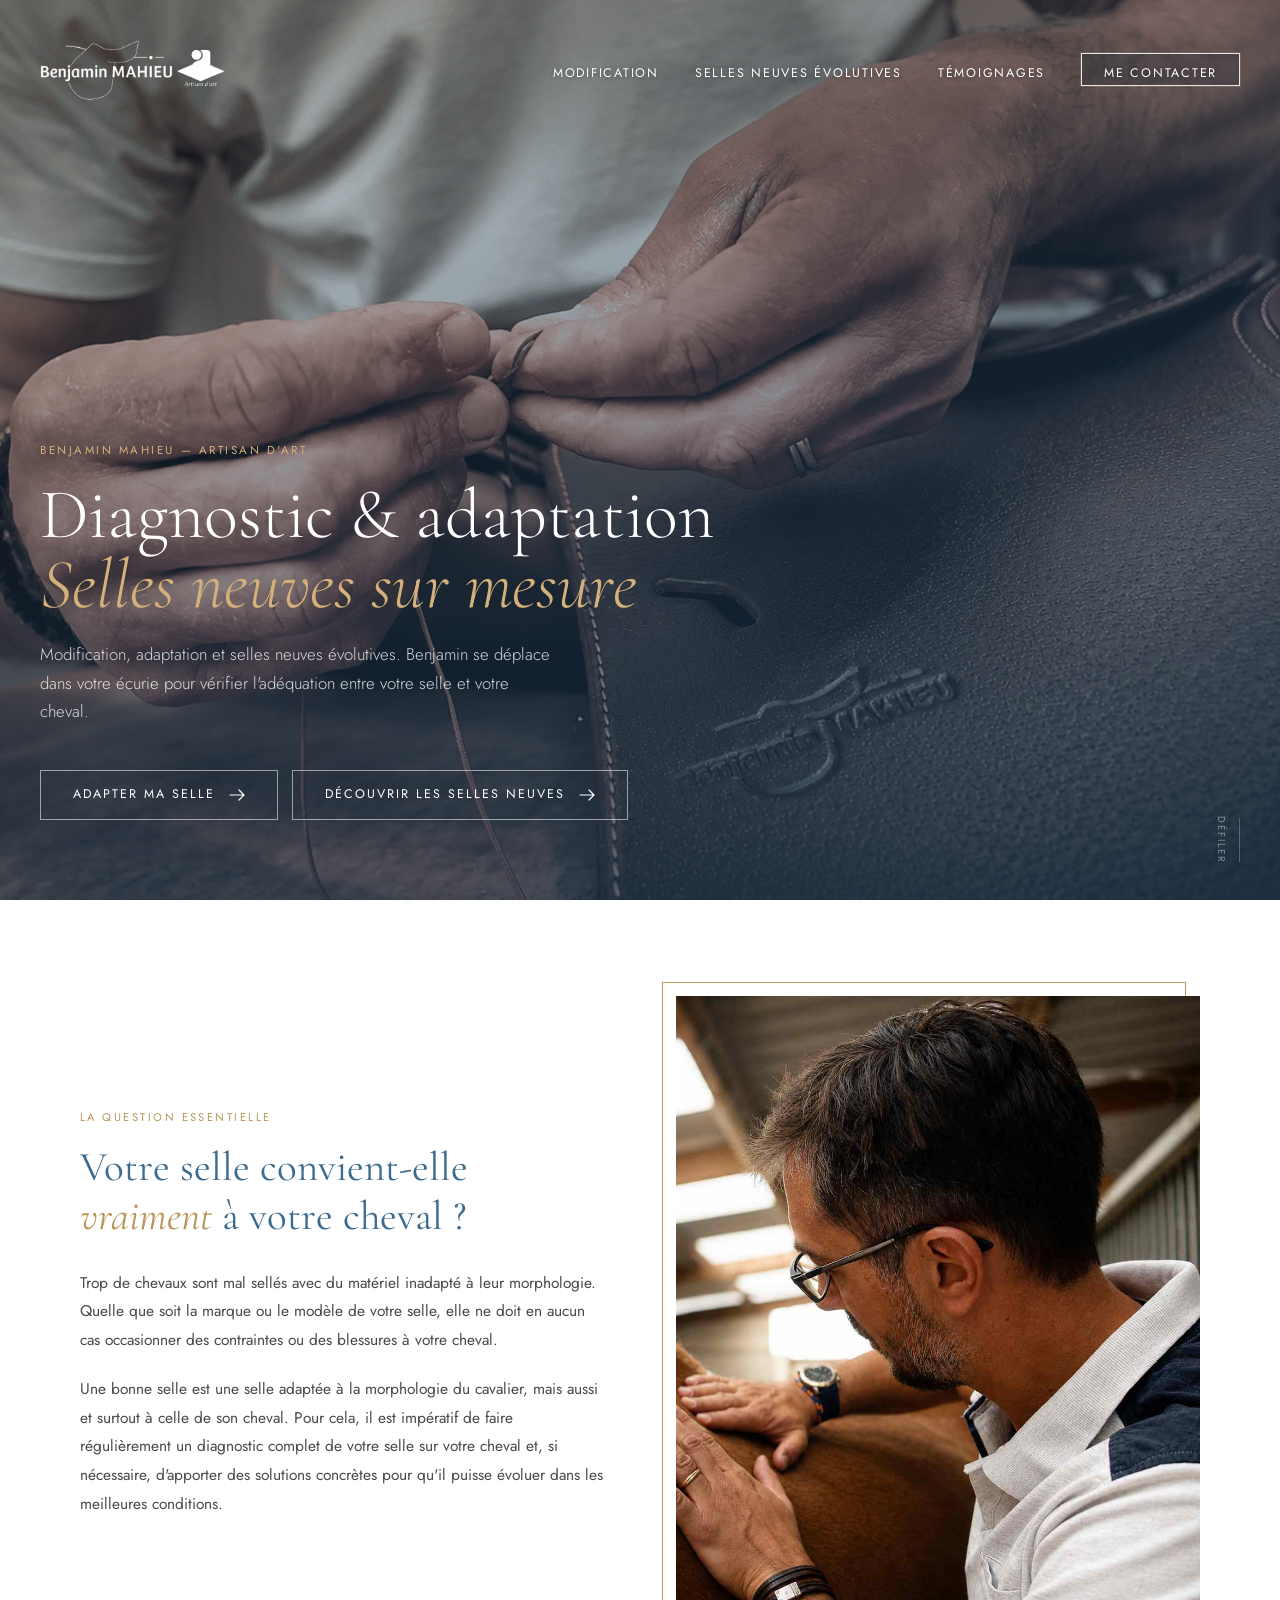
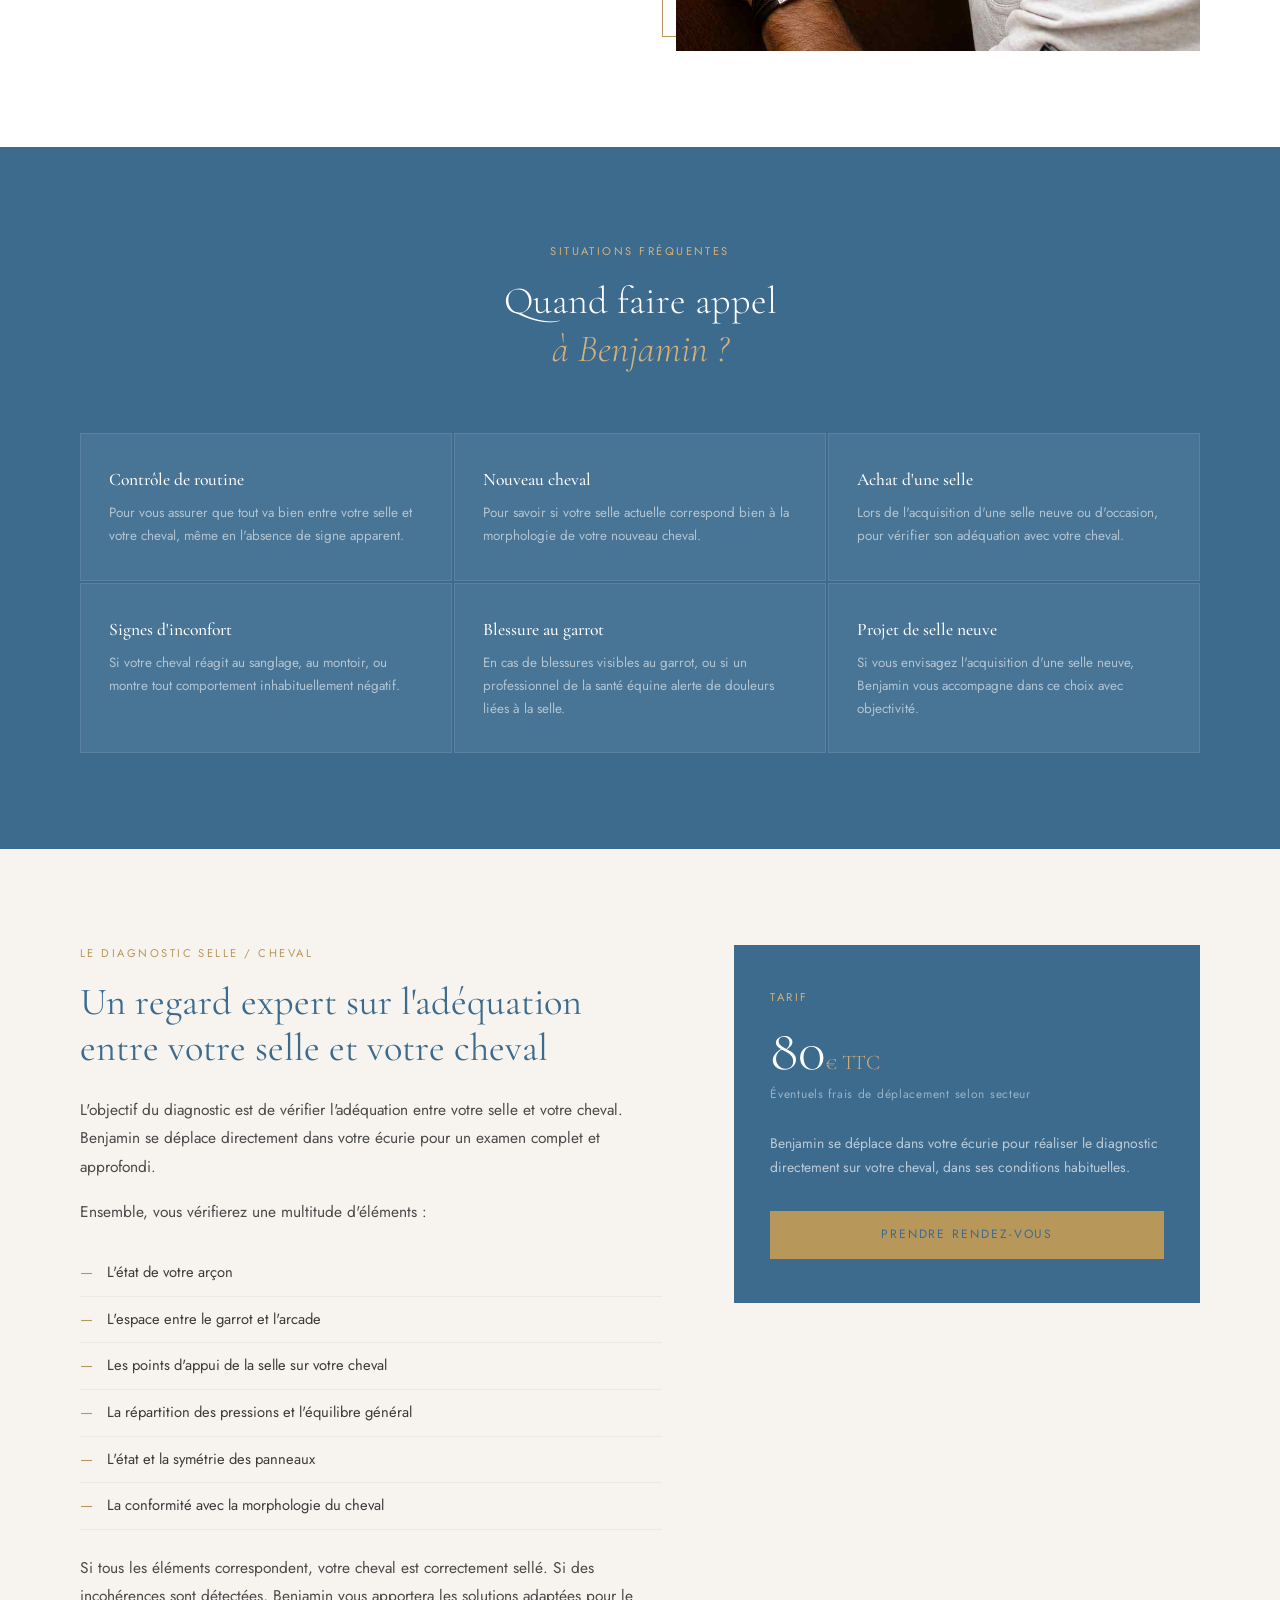
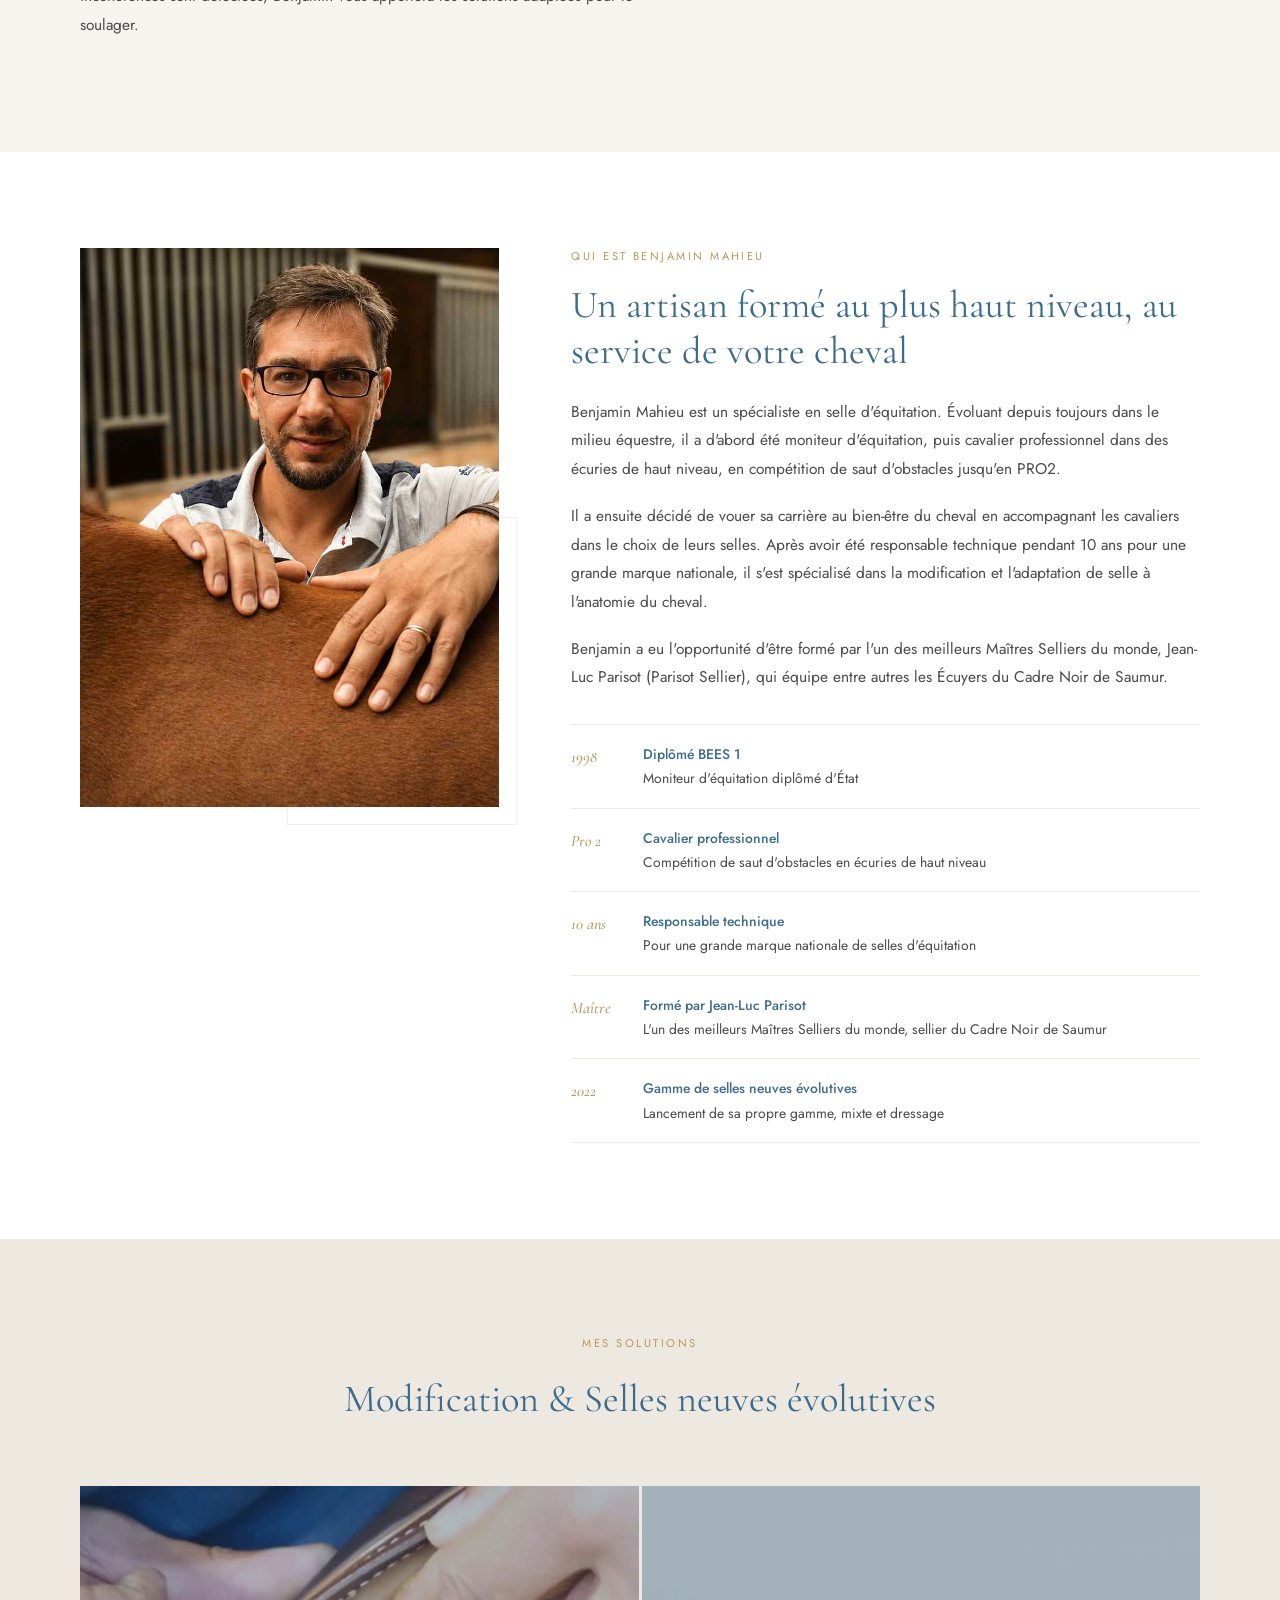
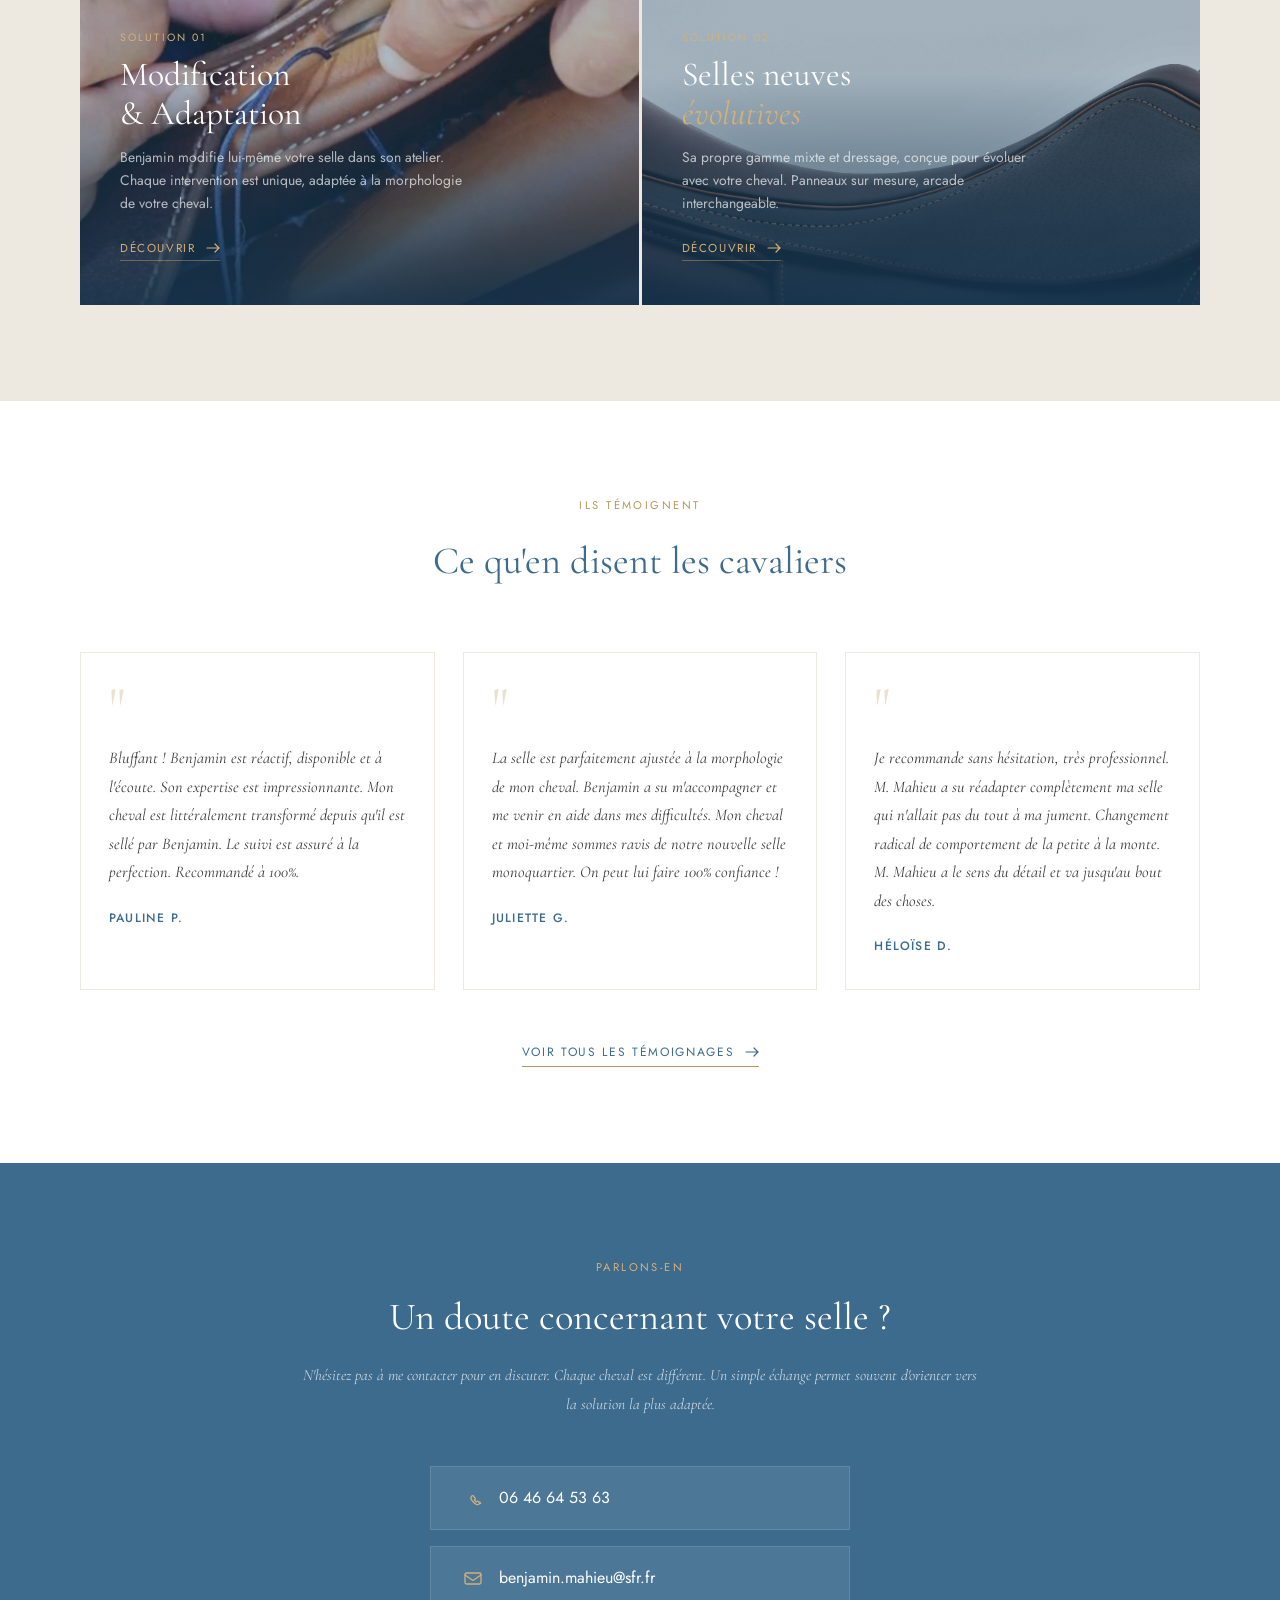
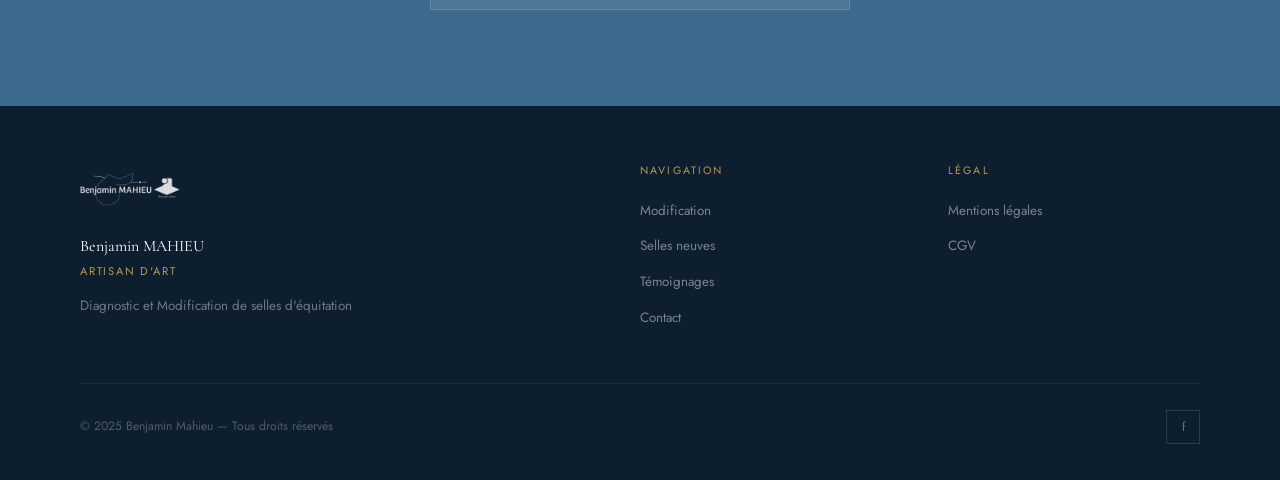
==== MAHIEU/index.html @ dc0bf888 "Apply client content and asset updates" ====
<!DOCTYPE html>
<html lang="fr">
<head>
  <meta charset="UTF-8">
  <meta name="viewport" content="width=device-width, initial-scale=1.0">
  <meta name="description" content="Benjamin Mahieu — Artisan d'art, diagnostic, modification et adaptation de selles d'équitation sur-mesure.">
  <title>Benjamin Mahieu — Artisan d'art, diagnostic & modification de selles</title>
  <link rel="preconnect" href="https://fonts.googleapis.com">
  <link rel="preconnect" href="https://fonts.gstatic.com" crossorigin>
  <link href="https://fonts.googleapis.com/css2?family=Cormorant+Garamond:ital,wght@0,300;0,400;0,500;0,600;1,300;1,400&family=Jost:wght@300;400;500&display=swap" rel="stylesheet">
  <style>
    :root {
      --bleu:        #3d6b8e;
      --bleu-nav:    rgba(52, 91, 120, 0.97);
      --bleu-fonce:  #2a5070;
      --bleu-section:#3d6b8e;
      --bleu-pale:   #e8f0f6;
      --ivoire:      #f7f4ef;
      --ivoire-fonce:#ede9e1;
      --or:          #b8975a;
      --or-clair:    #d4b07a;
      --gris:        #8a8a8a;
      --texte:       #1a1a1a;
      --blanc:       #ffffff;
      --footer-bg:   #0d1e2e;
      --serif:       'Cormorant Garamond', Georgia, serif;
      --sans:        'Jost', sans-serif;
      --shadow:      0 4px 32px rgba(30,58,95,0.10);
      --transition:  0.4s cubic-bezier(0.25, 0.46, 0.45, 0.94);
    }
    *, *::before, *::after { box-sizing: border-box; margin: 0; padding: 0; }
    html { scroll-behavior: smooth; }
    body { font-family: var(--sans); color: var(--texte); background: var(--ivoire); line-height: 1.6; -webkit-font-smoothing: antialiased; }
    img { display: block; max-width: 100%; }
    a { color: inherit; text-decoration: none; }
    .container { max-width: 1200px; margin: 0 auto; padding: 0 40px; }
    .container--narrow { max-width: 860px; margin: 0 auto; padding: 0 40px; }
    .eyebrow { display: block; font-size: 0.7rem; letter-spacing: 0.22em; text-transform: uppercase; color: var(--or); margin-bottom: 16px; font-family: var(--sans); }

    /* ---- NAV ---- */
    .nav {
      position: fixed; top: 0; left: 0; right: 0; z-index: 100;
      padding: 20px 40px;
      display: flex; align-items: center; justify-content: space-between;
      transition: background var(--transition), padding var(--transition), box-shadow var(--transition);
    }
    .nav.scrolled {
      background: var(--bleu-nav);
      padding: 12px 40px;
      box-shadow: 0 2px 20px rgba(0,0,0,0.15);
      backdrop-filter: blur(8px);
    }
    .nav__logo img {
      height: 104px; width: auto; display: block;
      background: transparent !important; border: 0 !important; box-shadow: none !important;
      mix-blend-mode: normal !important; object-fit: contain;
      transition: filter var(--transition);
      filter: brightness(0) invert(1);
    }
    /* Logo blanc quand nav scrollée sur fond bleu */
    .nav.scrolled .nav__logo img { filter: brightness(0) invert(1); mix-blend-mode: normal !important; }
    .nav__links { display: flex; align-items: center; gap: 36px; list-style: none; }
    .nav__links a {
      font-size: 0.78rem; letter-spacing: 0.14em; text-transform: uppercase;
      color: var(--blanc); font-weight: 400; position: relative; padding-bottom: 3px;
      text-shadow: 0 1px 4px rgba(0,0,0,0.4);
    }
    .nav__links a::after { content: ''; position: absolute; bottom: 0; left: 0; width: 0; height: 1px; background: var(--or-clair); transition: width var(--transition); }
    .nav__links a:hover::after { width: 100%; }
    .nav__cta { border: 1px solid rgba(255,255,255,0.88) !important; padding: 10px 22px; background: rgba(13,30,46,0.24); box-shadow: 0 0 0 1px rgba(212,176,122,0.18); transition: background var(--transition), border-color var(--transition) !important; }
    .nav__cta:hover { background: rgba(13,30,46,0.34) !important; border-color: var(--or-clair) !important; }
    .nav__cta::after { display: none !important; }
    .nav__burger { display: none; flex-direction: column; gap: 5px; cursor: pointer; background: none; border: none; padding: 4px; }
    .nav__burger span { display: block; width: 26px; height: 1.5px; background: var(--blanc); transition: transform var(--transition), opacity var(--transition); }
    .nav__burger.open span:nth-child(1) { transform: translateY(6.5px) rotate(45deg); }
    .nav__burger.open span:nth-child(2) { opacity: 0; }
    .nav__burger.open span:nth-child(3) { transform: translateY(-6.5px) rotate(-45deg); }
    .nav__mobile { display: none; position: fixed; inset: 0; background: var(--bleu-fonce); z-index: 99; flex-direction: column; align-items: center; justify-content: center; gap: 40px; }
    .nav__mobile.open { display: flex; }
    .nav__mobile a { font-family: var(--serif); font-size: 2.2rem; font-weight: 300; color: var(--blanc); }
    .nav__mobile a:hover { color: var(--or-clair); }

    /* ---- HERO ---- */
    .hero { position: relative; height: 100vh; min-height: 640px; display: flex; align-items: flex-end; overflow: hidden; }
    .hero__image { position: absolute; inset: 0; background: var(--bleu) url('images/hero-couture.webp') center center / cover no-repeat; }
    .hero__image::after { content: ''; position: absolute; inset: 0; background: linear-gradient(160deg, rgba(30,60,90,0.15) 0%, rgba(30,60,90,0.5) 55%, rgba(20,45,70,0.78) 100%); }
    .hero__content { position: relative; z-index: 2; padding: 0 40px 80px; max-width: 800px; animation: fadeUp 1.1s cubic-bezier(0.25,0.46,0.45,0.94) both; animation-delay: 0.2s; }
    .hero__label { display: inline-block; font-size: 0.72rem; letter-spacing: 0.22em; text-transform: uppercase; color: var(--or-clair); margin-bottom: 20px; }
    .hero__titre { font-family: var(--serif); font-size: clamp(2.8rem, 5.5vw, 5rem); font-weight: 300; color: var(--blanc); line-height: 1.0; margin-bottom: 20px; }
    .hero__titre em { font-style: italic; color: var(--or-clair); }
    .hero__sous-titre { font-size: 1.05rem; color: rgba(255,255,255,0.82); font-weight: 300; max-width: 520px; line-height: 1.7; margin-bottom: 44px; }
    .hero__actions { display: flex; flex-wrap: wrap; gap: 14px; }
    .hero__btn { display: inline-flex; align-items: center; gap: 14px; font-size: 0.78rem; letter-spacing: 0.16em; text-transform: uppercase; color: var(--blanc); border: 1px solid rgba(255,255,255,0.55); padding: 14px 32px; transition: border-color var(--transition), background var(--transition); }
    .hero__btn:hover { border-color: var(--or-clair); background: rgba(184,151,90,0.15); }
    .hero__scroll { position: absolute; bottom: 36px; right: 40px; z-index: 2; display: flex; flex-direction: column; align-items: center; gap: 10px; color: rgba(255,255,255,0.45); font-size: 0.62rem; letter-spacing: 0.2em; text-transform: uppercase; writing-mode: vertical-rl; }
    .hero__scroll::before { content: ''; width: 1px; height: 44px; background: rgba(255,255,255,0.25); }

    /* ---- PROBLEMATIQUE ---- */
    .problematique { background: var(--blanc); padding: 96px 0; }
    .problematique__inner { display: grid; grid-template-columns: 1fr 1fr; gap: 72px; align-items: center; }
    .problematique__texte h2 { font-family: var(--serif); font-size: clamp(1.9rem, 3.2vw, 2.7rem); font-weight: 400; line-height: 1.2; color: var(--bleu); margin-bottom: 28px; }
    .problematique__texte h2 em { font-style: italic; color: var(--or); }
    .problematique__texte p { color: #4a4a4a; line-height: 1.85; font-size: 0.97rem; margin-bottom: 20px; }
    .problematique__image { position: relative; }
    .problematique__image img { width: 100%; aspect-ratio: 4/5; object-fit: cover; position: relative; z-index: 1; }
    .problematique__image::before { content: ''; position: absolute; top: -14px; left: -14px; right: 14px; bottom: 14px; border: 1px solid var(--or); z-index: 0; }

    /* ---- SITUATIONS ---- */
    .situations { background: var(--bleu-section); padding: 96px 0; }
    .situations__header { text-align: center; margin-bottom: 60px; }
    .situations__header .eyebrow { color: var(--or-clair); }
    .situations__header h2 { font-family: var(--serif); font-size: clamp(1.8rem, 3vw, 2.5rem); font-weight: 300; color: var(--blanc); line-height: 1.25; }
    .situations__header h2 em { font-style: italic; color: var(--or-clair); }
    .situations__grille { display: grid; grid-template-columns: repeat(3, 1fr); gap: 2px; }
    .situation-carte { background: rgba(255,255,255,0.06); border: 1px solid rgba(255,255,255,0.1); padding: 32px 28px; transition: background var(--transition); position: relative; overflow: hidden; }
    .situation-carte::after { content: ''; position: absolute; bottom: 0; left: 0; width: 0; height: 2px; background: var(--or-clair); transition: width var(--transition); }
    .situation-carte:hover { background: rgba(255,255,255,0.10); }
    .situation-carte:hover::after { width: 100%; }
    .situation-carte__titre { font-family: var(--serif); font-size: 1.1rem; font-weight: 500; color: var(--blanc); margin-bottom: 8px; }
    .situation-carte__desc { font-size: 0.84rem; color: rgba(255,255,255,0.58); line-height: 1.7; }

    /* ---- DIAGNOSTIC ---- */
    .diagnostic { background: var(--ivoire); padding: 96px 0; }
    .diagnostic__inner { display: grid; grid-template-columns: 5fr 4fr; gap: 72px; align-items: start; }
    .diagnostic__texte h2 { font-family: var(--serif); font-size: clamp(1.8rem, 3vw, 2.5rem); font-weight: 400; color: var(--bleu); line-height: 1.2; margin-bottom: 24px; }
    .diagnostic__texte p { color: #4a4a4a; line-height: 1.85; font-size: 0.97rem; margin-bottom: 16px; }
    .diagnostic__liste { list-style: none; margin: 24px 0; }
    .diagnostic__liste li { display: flex; align-items: flex-start; gap: 14px; padding: 11px 0; border-bottom: 1px solid var(--ivoire-fonce); font-size: 0.92rem; color: #3a3a3a; }
    .diagnostic__liste li::before { content: '—'; color: var(--or); flex-shrink: 0; }
    .diagnostic__tarif { background: var(--bleu-section); padding: 44px 36px; position: sticky; top: 100px; }
    .diagnostic__tarif .eyebrow { color: var(--or-clair); }
    .diagnostic__tarif__montant { font-family: var(--serif); font-size: 3.6rem; font-weight: 300; color: var(--blanc); line-height: 1; margin-bottom: 4px; }
    .diagnostic__tarif__montant span { font-size: 1.3rem; color: var(--or-clair); }
    .diagnostic__tarif__label { font-size: 0.75rem; color: rgba(255,255,255,0.48); letter-spacing: 0.06em; margin-bottom: 28px; }
    .diagnostic__tarif p { font-size: 0.87rem; color: rgba(255,255,255,0.65); line-height: 1.7; margin-bottom: 32px; }
    .btn-rdv { display: block; text-align: center; font-size: 0.75rem; letter-spacing: 0.16em; text-transform: uppercase; color: var(--bleu); background: var(--or); padding: 14px 28px; transition: background var(--transition); }
    .btn-rdv:hover { background: var(--or-clair); }

    /* ---- PORTRAIT ---- */
    .portrait { background: var(--blanc); padding: 96px 0; overflow: hidden; }
    .portrait__inner { display: grid; grid-template-columns: 2fr 3fr; gap: 72px; align-items: start; }
    .portrait__image { position: relative; }
    .portrait__image img { width: 100%; aspect-ratio: 3/4; object-fit: cover; object-position: top center; position: relative; z-index: 1; }
    .portrait__image::after { content: ''; position: absolute; bottom: -18px; right: -18px; width: 55%; height: 55%; border: 1px solid var(--bleu-pale); z-index: 0; }
    .portrait__texte h2 { font-family: var(--serif); font-size: clamp(1.8rem, 3vw, 2.5rem); font-weight: 400; color: var(--bleu); line-height: 1.2; margin-bottom: 24px; }
    .portrait__texte p { color: #4a4a4a; line-height: 1.85; font-size: 0.97rem; margin-bottom: 18px; }
    .portrait__jalons { margin-top: 32px; }
    .jalon { display: flex; gap: 20px; padding: 18px 0; border-bottom: 1px solid var(--ivoire-fonce); }
    .jalon:first-child { border-top: 1px solid var(--ivoire-fonce); }
    .jalon__annee { font-family: var(--serif); font-size: 1rem; font-weight: 500; color: var(--or); min-width: 52px; padding-top: 2px; font-style: italic; }
    .jalon__texte { font-size: 0.87rem; color: #4a4a4a; line-height: 1.6; }
    .jalon__texte strong { display: block; color: var(--bleu); font-weight: 500; margin-bottom: 2px; }

    /* ---- SOLUTIONS ---- */
    .solutions { background: var(--ivoire-fonce); padding: 96px 0; }
    .solutions__header { text-align: center; margin-bottom: 56px; }
    .solutions__header h2 { font-family: var(--serif); font-size: clamp(1.8rem, 3vw, 2.5rem); font-weight: 400; color: var(--bleu); }
    .solutions__grille { display: grid; grid-template-columns: 1fr 1fr; gap: 3px; }
    .solution-card { position: relative; overflow: hidden; aspect-ratio: 4/3; background: var(--bleu); display: block; }
    .solution-card img { width: 100%; height: 100%; object-fit: cover; transition: transform 0.8s cubic-bezier(0.25,0.46,0.45,0.94); opacity: 0.72; }
    .solution-card:hover img { transform: scale(1.05); }
    .solution-card__overlay { position: absolute; inset: 0; background: linear-gradient(to top, rgba(20,50,75,0.9) 0%, rgba(20,50,75,0.15) 55%); display: flex; flex-direction: column; justify-content: flex-end; padding: 44px 40px; }
    .solution-card__label { font-size: 0.66rem; letter-spacing: 0.2em; text-transform: uppercase; color: var(--or-clair); margin-bottom: 10px; }
    .solution-card__titre { font-family: var(--serif); font-size: 2.1rem; font-weight: 400; color: var(--blanc); margin-bottom: 12px; line-height: 1.15; }
    .solution-card__desc { font-size: 0.87rem; color: rgba(255,255,255,0.68); line-height: 1.65; max-width: 360px; margin-bottom: 24px; }
    .solution-card__lien { display: inline-flex; align-items: center; gap: 10px; font-size: 0.72rem; letter-spacing: 0.14em; text-transform: uppercase; color: var(--or-clair); border-bottom: 1px solid rgba(212,176,122,0.4); padding-bottom: 3px; transition: gap var(--transition); width: fit-content; }
    .solution-card:hover .solution-card__lien { gap: 16px; }

    /* ---- TEMOIGNAGES ---- */
    .temoignages { background: var(--blanc); padding: 96px 0; }
    .temoignages__header { text-align: center; margin-bottom: 60px; }
    .temoignages__header h2 { font-family: var(--serif); font-size: clamp(1.8rem, 3vw, 2.5rem); font-weight: 400; color: var(--bleu); }
    .temoignages__grille { display: grid; grid-template-columns: repeat(3, 1fr); gap: 28px; }
    .temoignage-card { padding: 32px 28px; border: 1px solid var(--ivoire-fonce); transition: border-color var(--transition), box-shadow var(--transition); }
    .temoignage-card:hover { border-color: var(--or); box-shadow: var(--shadow); }
    .temoignage-card__guillemet { font-family: var(--serif); font-size: 3.5rem; line-height: 0.8; color: var(--or); opacity: 0.28; margin-bottom: 14px; }
    .temoignage-card__texte { font-family: var(--serif); font-size: 1.02rem; font-style: italic; color: #3a3a3a; line-height: 1.75; margin-bottom: 22px; }
    .temoignage-card__auteur { font-size: 0.76rem; letter-spacing: 0.1em; text-transform: uppercase; color: var(--bleu); font-weight: 500; }
    .temoignage-card__detail { font-size: 0.76rem; color: var(--gris); margin-top: 4px; }
    .temoignages__lien { text-align: center; margin-top: 48px; }
    .btn-lien { display: inline-flex; align-items: center; gap: 10px; font-size: 0.75rem; letter-spacing: 0.14em; text-transform: uppercase; color: var(--bleu); border-bottom: 1px solid var(--or); padding-bottom: 4px; transition: gap var(--transition); }
    .btn-lien:hover { gap: 16px; }

    /* ---- CONTACT ---- */
    .contact { background: var(--bleu-section); padding: 96px 0; }
    .contact__inner { max-width: 680px; margin: 0 auto; text-align: center; }
    .contact__inner .eyebrow { color: var(--or-clair); display: block; }
    .contact__inner h2 { font-family: var(--serif); font-size: clamp(1.8rem, 3vw, 2.5rem); font-weight: 400; color: var(--blanc); line-height: 1.25; margin-bottom: 20px; }
    .contact__inner p { font-size: 0.97rem; color: rgba(255,255,255,0.72); line-height: 1.85; margin-bottom: 48px; font-family: var(--serif); font-style: italic; }
    .contact__coords { display: flex; flex-direction: column; gap: 16px; align-items: center; }
    .contact__coord { display: flex; align-items: center; gap: 16px; background: rgba(255,255,255,0.08); border: 1px solid rgba(255,255,255,0.12); padding: 18px 32px; width: 100%; max-width: 420px; transition: background var(--transition), border-color var(--transition); font-size: 1rem; color: var(--blanc); }
    .contact__coord:hover { background: rgba(255,255,255,0.13); border-color: var(--or-clair); }
    .contact__coord svg { color: var(--or-clair); flex-shrink: 0; }

    /* ---- FOOTER ---- */
    .footer { background: var(--footer-bg); padding: 56px 0 36px; }
    .footer__inner { display: grid; grid-template-columns: 2fr 1fr 1fr; gap: 56px; margin-bottom: 44px; }
    .footer__logo img { height: 56px; width: auto; margin-bottom: 16px; filter: brightness(0) invert(1); opacity: 0.85; }
    .footer__nom { font-family: var(--serif); font-size: 1rem; font-weight: 400; color: var(--blanc); margin-bottom: 4px; }
    .footer__metier { font-size: 0.7rem; letter-spacing: 0.16em; text-transform: uppercase; color: var(--or); margin-bottom: 14px; }
    .footer__desc { font-size: 0.84rem; color: rgba(255,255,255,0.4); line-height: 1.7; max-width: 280px; }
    .footer__col-titre { font-size: 0.67rem; letter-spacing: 0.2em; text-transform: uppercase; color: var(--or); margin-bottom: 18px; }
    .footer__liens { list-style: none; }
    .footer__liens li { margin-bottom: 10px; }
    .footer__liens a { font-size: 0.84rem; color: rgba(255,255,255,0.45); transition: color var(--transition); }
    .footer__liens a:hover { color: var(--blanc); }
    .footer__bas { border-top: 1px solid rgba(255,255,255,0.07); padding-top: 26px; display: flex; justify-content: space-between; align-items: center; }
    .footer__copy { font-size: 0.76rem; color: rgba(255,255,255,0.28); }
    .footer__social a { width: 34px; height: 34px; border: 1px solid rgba(255,255,255,0.13); display: inline-flex; align-items: center; justify-content: center; color: rgba(255,255,255,0.38); font-size: 0.75rem; transition: border-color var(--transition), color var(--transition); }
    .footer__social a:hover { border-color: var(--or); color: var(--or); }

    /* ---- ANIMATIONS ---- */
    @keyframes fadeUp { from { opacity: 0; transform: translateY(28px); } to { opacity: 1; transform: translateY(0); } }
    .reveal { opacity: 0; transform: translateY(22px); transition: opacity 0.7s ease, transform 0.7s ease; }
    .reveal.visible { opacity: 1; transform: translateY(0); }

    /* ---- RESPONSIVE ---- */
    @media (max-width: 1024px) {
      .problematique__inner { grid-template-columns: 1fr; gap: 44px; }
      .portrait__inner { grid-template-columns: 1fr; gap: 44px; }
      .portrait__image img { aspect-ratio: 16/9; object-position: center 30%; }
      .solutions__grille { grid-template-columns: 1fr; }
      .solution-card { aspect-ratio: 16/9; }
    }
    @media (max-width: 768px) {
      .container, .container--narrow { padding: 0 20px; }
      .nav { padding: 16px 20px; }
      .nav.scrolled { padding: 10px 20px; }
      .nav__links { display: none; }
      .nav__burger { display: flex; }
      .nav__logo img { height: 76px; }
      .hero__content { padding: 0 20px 60px; }
      .hero__actions { flex-direction: column; align-items: flex-start; }
      .hero__scroll { display: none; }
      .problematique { padding: 60px 0; }
      .problematique__image { display: none; }
      .situations { padding: 60px 0; }
      .situations__grille { grid-template-columns: 1fr 1fr; }
      .diagnostic { padding: 60px 0; }
      .diagnostic__inner { grid-template-columns: 1fr; }
      .diagnostic__tarif { position: static; }
      .portrait { padding: 60px 0; }
      .solutions { padding: 60px 0; }
      .solution-card__overlay { padding: 28px 24px; }
      .temoignages { padding: 60px 0; }
      .temoignages__grille { grid-template-columns: 1fr; }
      .contact { padding: 60px 0; }
      .footer__inner { grid-template-columns: 1fr; gap: 32px; }
      .footer__bas { flex-direction: column; gap: 14px; text-align: center; }
    }
    @media (max-width: 480px) {
      .situations__grille { grid-template-columns: 1fr; }
      .hero__titre { font-size: clamp(2.4rem, 8vw, 3.2rem); }
    }
  </style>
</head>
<body>

  <header>
    <nav class="nav" id="nav">
      <a href="index.html" class="nav__logo"><img src="images/nouv-logo.png" alt="Benjamin Mahieu" width="160" height="64"></a>
      <ul class="nav__links">
        <li><a href="diagnostic-modification.html">Modification</a></li>
        <li><a href="selles-neuves.html">Selles neuves évolutives</a></li>
        <li><a href="temoignages.html">Témoignages</a></li>
        <li><a href="contact.html" class="nav__cta">Me contacter</a></li>
      </ul>
      <button class="nav__burger" id="burger" aria-label="Menu" aria-expanded="false"><span></span><span></span><span></span></button>
    </nav>
    <nav class="nav__mobile" id="mobile-nav">
      <a href="diagnostic-modification.html">Modification</a>
      <a href="selles-neuves.html">Selles neuves</a>
      <a href="temoignages.html">Témoignages</a>
      <a href="contact.html">Me contacter</a>
    </nav>
  </header>

  <main>

    <!-- HERO -->
    <section class="hero">
      <div class="hero__image"></div>
      <div class="hero__content">
        <span class="hero__label">Benjamin MAHIEU — Artisan d'art</span>
        <h1 class="hero__titre">
          Diagnostic &amp; adaptation<br><em>Selles neuves sur mesure</em>
        </h1>
        <p class="hero__sous-titre">
          Modification, adaptation et selles neuves évolutives. Benjamin se déplace dans votre écurie pour vérifier l'adéquation entre votre selle et votre cheval.
        </p>
        <div class="hero__actions">
          <a href="diagnostic-modification.html" class="hero__btn">
            Adapter ma selle
            <svg width="16" height="12" viewBox="0 0 16 12" fill="none"><path d="M10 1l5 5-5 5M1 6h14" stroke="currentColor" stroke-width="1.2" stroke-linecap="round"/></svg>
          </a>
          <a href="selles-neuves.html" class="hero__btn">
            Découvrir les selles neuves
            <svg width="16" height="12" viewBox="0 0 16 12" fill="none"><path d="M10 1l5 5-5 5M1 6h14" stroke="currentColor" stroke-width="1.2" stroke-linecap="round"/></svg>
          </a>
        </div>
      </div>
      <div class="hero__scroll" aria-hidden="true">Défiler</div>
    </section>

    <!-- PROBLEMATIQUE -->
    <section class="problematique reveal">
      <div class="container">
        <div class="problematique__inner">
          <div class="problematique__texte">
            <span class="eyebrow">La question essentielle</span>
            <h2>Votre selle convient-elle <em>vraiment</em> à votre cheval&nbsp;?</h2>
            <p>Trop de chevaux sont mal sellés avec du matériel inadapté à leur morphologie. Quelle que soit la marque ou le modèle de votre selle, elle ne doit en aucun cas occasionner des contraintes ou des blessures à votre cheval.</p>
            <p>Une bonne selle est une selle adaptée à la morphologie du cavalier, mais aussi et surtout à celle de son cheval. Pour cela, il est impératif de faire régulièrement un diagnostic complet de votre selle sur votre cheval et, si nécessaire, d'apporter des solutions concrètes pour qu'il puisse évoluer dans les meilleures conditions.</p>
          </div>
          <div class="problematique__image">
            <img src="images/palpation-cheval-diagnostic_2_11zon.jpg" alt="Benjamin Mahieu réalisant un diagnostic de selle sur un cheval" loading="lazy">
          </div>
        </div>
      </div>
    </section>

    <!-- SITUATIONS -->
    <section class="situations reveal">
      <div class="container">
        <div class="situations__header">
          <span class="eyebrow">Situations fréquentes</span>
          <h2>Quand faire appel<br><em>à Benjamin&nbsp;?</em></h2>
        </div>
        <div class="situations__grille">
          <article class="situation-carte">
            <h3 class="situation-carte__titre">Contrôle de routine</h3>
            <p class="situation-carte__desc">Pour vous assurer que tout va bien entre votre selle et votre cheval, même en l'absence de signe apparent.</p>
          </article>
          <article class="situation-carte">
            <h3 class="situation-carte__titre">Nouveau cheval</h3>
            <p class="situation-carte__desc">Pour savoir si votre selle actuelle correspond bien à la morphologie de votre nouveau cheval.</p>
          </article>
          <article class="situation-carte">
            <h3 class="situation-carte__titre">Achat d'une selle</h3>
            <p class="situation-carte__desc">Lors de l'acquisition d'une selle neuve ou d'occasion, pour vérifier son adéquation avec votre cheval.</p>
          </article>
          <article class="situation-carte">
            <h3 class="situation-carte__titre">Signes d'inconfort</h3>
            <p class="situation-carte__desc">Si votre cheval réagit au sanglage, au montoir, ou montre tout comportement inhabituellement négatif.</p>
          </article>
          <article class="situation-carte">
            <h3 class="situation-carte__titre">Blessure au garrot</h3>
            <p class="situation-carte__desc">En cas de blessures visibles au garrot, ou si un professionnel de la santé équine alerte de douleurs liées à la selle.</p>
          </article>
          <article class="situation-carte">
            <h3 class="situation-carte__titre">Projet de selle neuve</h3>
            <p class="situation-carte__desc">Si vous envisagez l'acquisition d'une selle neuve, Benjamin vous accompagne dans ce choix avec objectivité.</p>
          </article>
        </div>
      </div>
    </section>

    <!-- DIAGNOSTIC -->
    <section class="diagnostic reveal" id="diagnostic">
      <div class="container">
        <div class="diagnostic__inner">
          <div class="diagnostic__texte">
            <span class="eyebrow">Le diagnostic selle / cheval</span>
            <h2>Un regard expert sur l'adéquation entre votre selle et votre cheval</h2>
            <p>L'objectif du diagnostic est de vérifier l'adéquation entre votre selle et votre cheval. Benjamin se déplace directement dans votre écurie pour un examen complet et approfondi.</p>
            <p>Ensemble, vous vérifierez une multitude d'éléments&nbsp;:</p>
            <ul class="diagnostic__liste">
              <li>L'état de votre arçon</li>
              <li>L'espace entre le garrot et l'arcade</li>
              <li>Les points d'appui de la selle sur votre cheval</li>
              <li>La répartition des pressions et l'équilibre général</li>
              <li>L'état et la symétrie des panneaux</li>
              <li>La conformité avec la morphologie du cheval</li>
            </ul>
            <p>Si tous les éléments correspondent, votre cheval est correctement sellé. Si des incohérences sont détectées, Benjamin vous apportera les solutions adaptées pour le soulager.</p>
          </div>
          <aside class="diagnostic__tarif">
            <span class="eyebrow">Tarif</span>
            <div class="diagnostic__tarif__montant">80<span>€ TTC</span></div>
            <div class="diagnostic__tarif__label">Éventuels frais de déplacement selon secteur</div>
            <p>Benjamin se déplace dans votre écurie pour réaliser le diagnostic directement sur votre cheval, dans ses conditions habituelles.</p>
            <a href="contact.html" class="btn-rdv">Prendre rendez-vous</a>
          </aside>
        </div>
      </div>
    </section>

    <!-- PORTRAIT -->
    <section class="portrait reveal">
      <div class="container">
        <div class="portrait__inner">
          <div class="portrait__image">
            <img src="images/portrait-benjamin-cheval_3_11zon.jpg" alt="Benjamin Mahieu avec son cheval" loading="lazy">
          </div>
          <div class="portrait__texte">
            <span class="eyebrow">Qui est Benjamin Mahieu</span>
            <h2>Un artisan formé au plus haut niveau, au service de votre cheval</h2>
            <p>Benjamin Mahieu est un spécialiste en selle d'équitation. Évoluant depuis toujours dans le milieu équestre, il a d'abord été moniteur d'équitation, puis cavalier professionnel dans des écuries de haut niveau, en compétition de saut d'obstacles jusqu'en PRO2.</p>
            <p>Il a ensuite décidé de vouer sa carrière au bien-être du cheval en accompagnant les cavaliers dans le choix de leurs selles. Après avoir été responsable technique pendant 10 ans pour une grande marque nationale, il s'est spécialisé dans la modification et l'adaptation de selle à l'anatomie du cheval.</p>
            <p>Benjamin a eu l'opportunité d'être formé par l'un des meilleurs Maîtres Selliers du monde, Jean-Luc Parisot (Parisot Sellier), qui équipe entre autres les Écuyers du Cadre Noir de Saumur.</p>
            <div class="portrait__jalons">
              <div class="jalon"><span class="jalon__annee">1998</span><div class="jalon__texte"><strong>Diplômé BEES 1</strong>Moniteur d'équitation diplômé d'État</div></div>
              <div class="jalon"><span class="jalon__annee">Pro 2</span><div class="jalon__texte"><strong>Cavalier professionnel</strong>Compétition de saut d'obstacles en écuries de haut niveau</div></div>
              <div class="jalon"><span class="jalon__annee">10 ans</span><div class="jalon__texte"><strong>Responsable technique</strong>Pour une grande marque nationale de selles d'équitation</div></div>
              <div class="jalon"><span class="jalon__annee">Maître</span><div class="jalon__texte"><strong>Formé par Jean-Luc Parisot</strong>L'un des meilleurs Maîtres Selliers du monde, sellier du Cadre Noir de Saumur</div></div>
              <div class="jalon"><span class="jalon__annee">2022</span><div class="jalon__texte"><strong>Gamme de selles neuves évolutives</strong>Lancement de sa propre gamme, mixte et dressage</div></div>
            </div>
          </div>
        </div>
      </div>
    </section>

    <!-- SOLUTIONS -->
    <section class="solutions reveal">
      <div class="container">
        <div class="solutions__header">
          <span class="eyebrow">Mes solutions</span>
          <h2>Modification & Selles neuves évolutives</h2>
        </div>
        <div class="solutions__grille">
          <a href="diagnostic-modification.html" class="solution-card">
            <img src="images/travail-atelier-selle_7_11zon.jpg" alt="Travail de modification de selle en atelier" loading="lazy">
            <div class="solution-card__overlay">
              <span class="solution-card__label">Solution 01</span>
              <h3 class="solution-card__titre">Modification<br>& Adaptation</h3>
              <p class="solution-card__desc">Benjamin modifie lui-même votre selle dans son atelier. Chaque intervention est unique, adaptée à la morphologie de votre cheval.</p>
              <span class="solution-card__lien">Découvrir <svg width="14" height="10" viewBox="0 0 14 10" fill="none"><path d="M9 1l4 4-4 4M1 5h12" stroke="currentColor" stroke-width="1.2" stroke-linecap="round"/></svg></span>
            </div>
          </a>
          <a href="selles-neuves.html" class="solution-card">
            <img src="images/selle-neuve-siege_10_11zon.jpg" alt="Selle neuve évolutive Benjamin Mahieu" loading="lazy">
            <div class="solution-card__overlay">
              <span class="solution-card__label">Solution 02</span>
              <h3 class="solution-card__titre">Selles neuves<br><em style="font-style:italic;color:var(--or-clair)">évolutives</em></h3>
              <p class="solution-card__desc">Sa propre gamme mixte et dressage, conçue pour évoluer avec votre cheval. Panneaux sur mesure, arcade interchangeable.</p>
              <span class="solution-card__lien">Découvrir <svg width="14" height="10" viewBox="0 0 14 10" fill="none"><path d="M9 1l4 4-4 4M1 5h12" stroke="currentColor" stroke-width="1.2" stroke-linecap="round"/></svg></span>
            </div>
          </a>
        </div>
      </div>
    </section>

    <!-- TEMOIGNAGES -->
    <section class="temoignages reveal">
      <div class="container">
        <div class="temoignages__header">
          <span class="eyebrow">Ils témoignent</span>
          <h2>Ce qu'en disent les cavaliers</h2>
        </div>
        <div class="temoignages__grille">
          <article class="temoignage-card">
            <div class="temoignage-card__guillemet">"</div>
            <blockquote class="temoignage-card__texte">Bluffant ! Benjamin est réactif, disponible et à l'écoute. Son expertise est impressionnante. Mon cheval est littéralement transformé depuis qu'il est sellé par Benjamin. Le suivi est assuré à la perfection. Recommandé à 100%.</blockquote>
            <footer><p class="temoignage-card__auteur">Pauline P.</p></footer>
          </article>
          <article class="temoignage-card">
            <div class="temoignage-card__guillemet">"</div>
            <blockquote class="temoignage-card__texte">La selle est parfaitement ajustée à la morphologie de mon cheval. Benjamin a su m'accompagner et me venir en aide dans mes difficultés. Mon cheval et moi-même sommes ravis de notre nouvelle selle monoquartier. On peut lui faire 100% confiance !</blockquote>
            <footer><p class="temoignage-card__auteur">Juliette G.</p></footer>
          </article>
          <article class="temoignage-card">
            <div class="temoignage-card__guillemet">"</div>
            <blockquote class="temoignage-card__texte">Je recommande sans hésitation, très professionnel. M. Mahieu a su réadapter complètement ma selle qui n'allait pas du tout à ma jument. Changement radical de comportement de la petite à la monte. M. Mahieu a le sens du détail et va jusqu'au bout des choses.</blockquote>
            <footer><p class="temoignage-card__auteur">Héloïse D.</p></footer>
          </article>
        </div>
        <div class="temoignages__lien">
          <a href="temoignages.html" class="btn-lien">
            Voir tous les témoignages
            <svg width="14" height="10" viewBox="0 0 14 10" fill="none"><path d="M9 1l4 4-4 4M1 5h12" stroke="currentColor" stroke-width="1.2" stroke-linecap="round"/></svg>
          </a>
        </div>
      </div>
    </section>

    <!-- CONTACT -->
    <section class="contact reveal" id="contact">
      <div class="container">
        <div class="contact__inner">
          <span class="eyebrow">Parlons-en</span>
          <h2>Un doute concernant votre selle&nbsp;?</h2>
          <p>N'hésitez pas à me contacter pour en discuter. Chaque cheval est différent. Un simple échange permet souvent d'orienter vers la solution la plus adaptée.</p>
          <div class="contact__coords">
            <a href="tel:0646645363" class="contact__coord">
              <svg width="20" height="20" viewBox="0 0 20 20" fill="none"><path d="M17 14c0 .3-.1.7-.2 1s-.3.7-.6.9c-.5.5-1.1.7-1.7.7-.5 0-1-.1-1.5-.4-.5-.2-1-.5-1.4-.9a18 18 0 01-1.3-1.2 18 18 0 01-1.2-1.4c-.3-.5-.6-.9-.8-1.4-.3-.5-.4-1-.4-1.4 0-.6.2-1.1.6-1.6.4-.4.8-.6 1.3-.6.2 0 .3 0 .5.1.2.1.3.2.5.5l1.4 2c.1.2.2.4.2.5 0 .2 0 .3-.1.5l-.4.4-.4.5c.1.1.1.2.2.3l1.3 1.3.3.2.4-.4c.2-.2.3-.3.5-.3.2-.1.3-.1.5-.1.2 0 .3.1.5.2l2 1.5c.2.1.3.3.4.4v.5z" stroke="currentColor" stroke-width="1.3" stroke-linecap="round"/></svg>
              06 46 64 53 63
            </a>
            <a href="mailto:benjamin.mahieu@sfr.fr" class="contact__coord">
              <svg width="20" height="20" viewBox="0 0 20 20" fill="none"><rect x="2" y="5" width="16" height="11" rx="1.5" stroke="currentColor" stroke-width="1.3"/><path d="M2 7l8 5.5L18 7" stroke="currentColor" stroke-width="1.3" stroke-linecap="round"/></svg>
              benjamin.mahieu@sfr.fr
            </a>
          </div>
        </div>
      </div>
    </section>

  </main>

  <!-- FOOTER -->
  <footer class="footer">
    <div class="container">
      <div class="footer__inner">
        <div>
          <div class="footer__logo"><img src="images/nouv-logo.png" alt="Benjamin Mahieu"></div>
          <p class="footer__nom">Benjamin MAHIEU</p>
          <p class="footer__metier">Artisan d'art</p>
          <p class="footer__desc">Diagnostic et Modification de selles d'équitation</p>
        </div>
        <div>
          <div class="footer__col-titre">Navigation</div>
          <ul class="footer__liens">
            <li><a href="diagnostic-modification.html">Modification</a></li>
            <li><a href="selles-neuves.html">Selles neuves</a></li>
            <li><a href="temoignages.html">Témoignages</a></li>
            <li><a href="contact.html">Contact</a></li>
          </ul>
        </div>
        <div>
          <div class="footer__col-titre">Légal</div>
          <ul class="footer__liens">
            <li><a href="cgv-mentions-legales.html">Mentions légales</a></li>
            <li><a href="cgv-mentions-legales.html">CGV</a></li>
          </ul>
        </div>
      </div>
      <div class="footer__bas">
        <p class="footer__copy">© 2025 Benjamin Mahieu — Tous droits réservés</p>
        <div class="footer__social"><a href="https://www.facebook.com/Benjamin-MAHIEU-105850464140953/" target="_blank" rel="noopener noreferrer" aria-label="Facebook">f</a></div>
      </div>
    </div>
  </footer>

  <script>
    const nav = document.getElementById('nav');
    window.addEventListener('scroll', () => { nav.classList.toggle('scrolled', window.scrollY > 60); }, { passive: true });
    const burger = document.getElementById('burger');
    const mobileNav = document.getElementById('mobile-nav');
    burger.addEventListener('click', () => {
      const open = mobileNav.classList.toggle('open');
      burger.classList.toggle('open', open);
      burger.setAttribute('aria-expanded', open);
      document.body.style.overflow = open ? 'hidden' : '';
    });
    mobileNav.querySelectorAll('a').forEach(link => {
      link.addEventListener('click', () => {
        mobileNav.classList.remove('open'); burger.classList.remove('open');
        burger.setAttribute('aria-expanded', 'false'); document.body.style.overflow = '';
      });
    });
    document.querySelectorAll('.reveal').forEach(el => {
      new IntersectionObserver((entries) => {
        entries.forEach(e => { if (e.isIntersecting) { e.target.classList.add('visible'); } });
      }, { threshold: 0.07 }).observe(el);
    });
  </script>
</body>
</html>
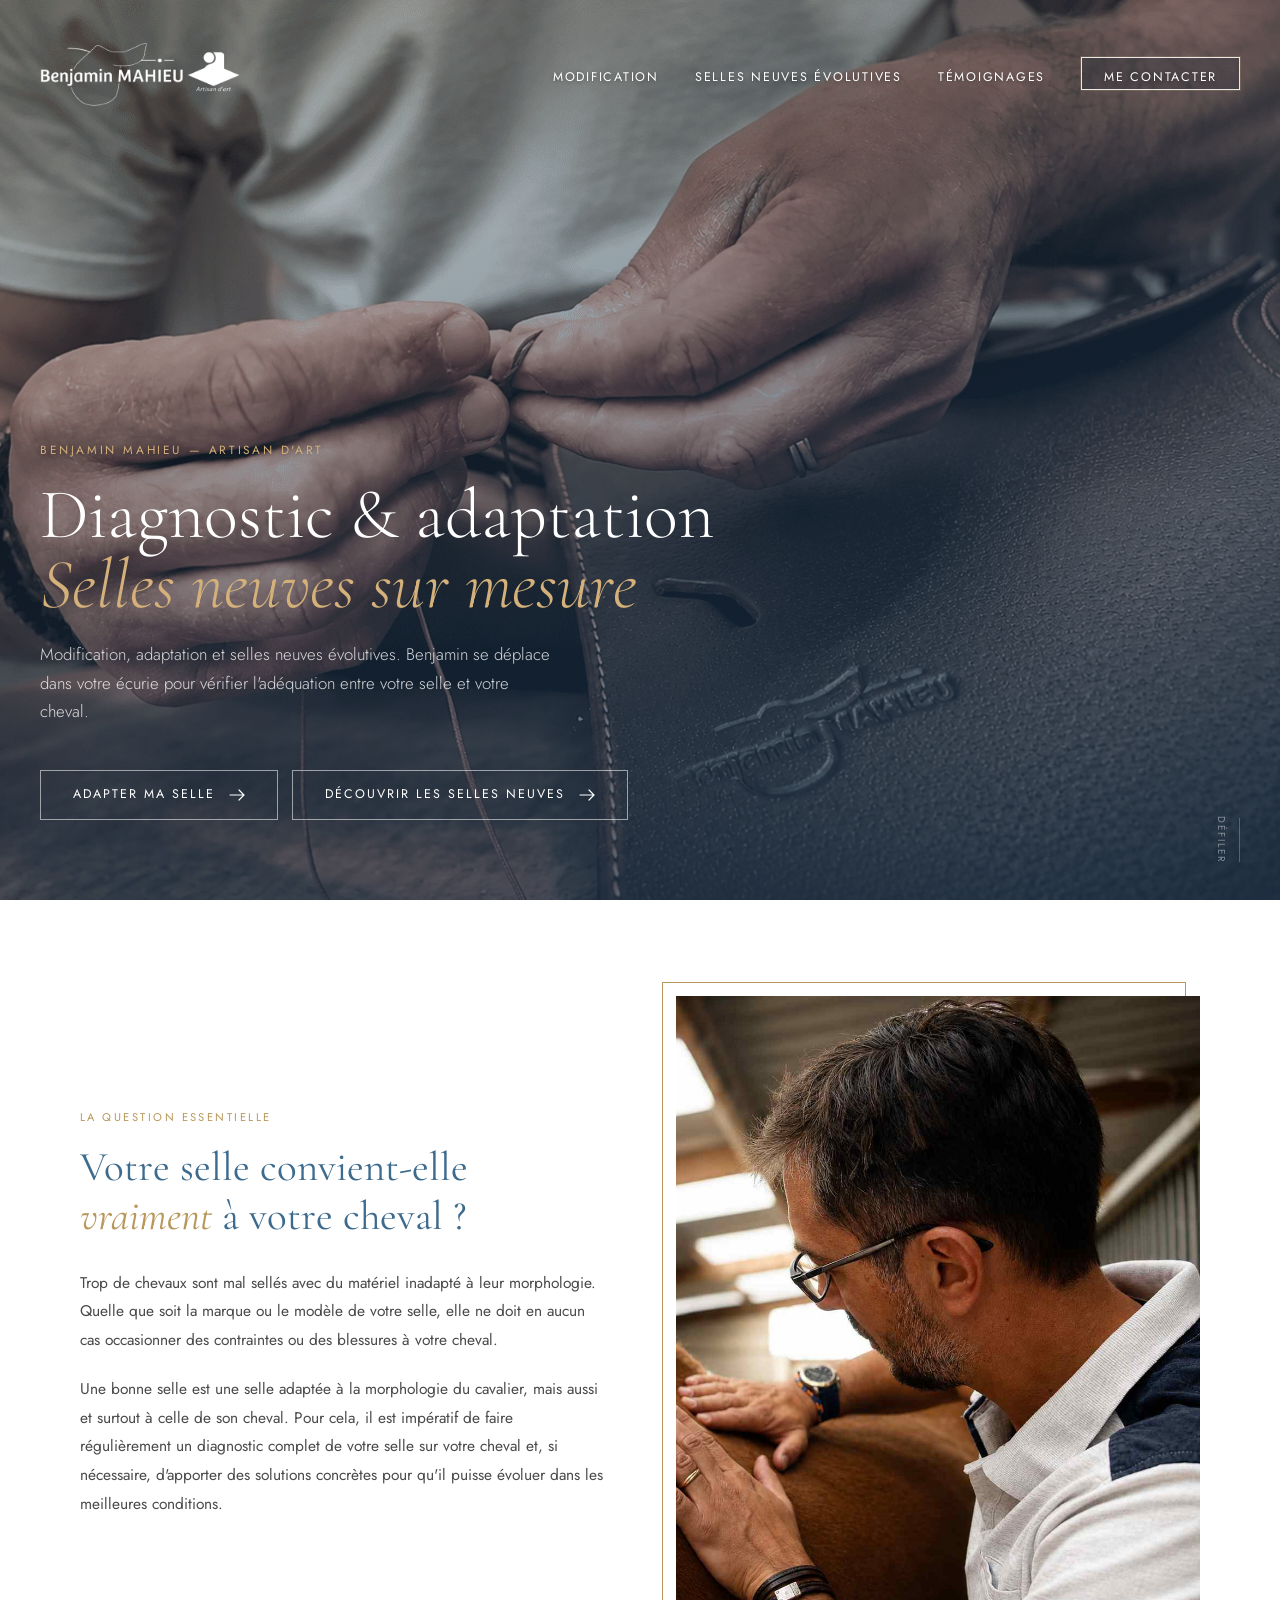
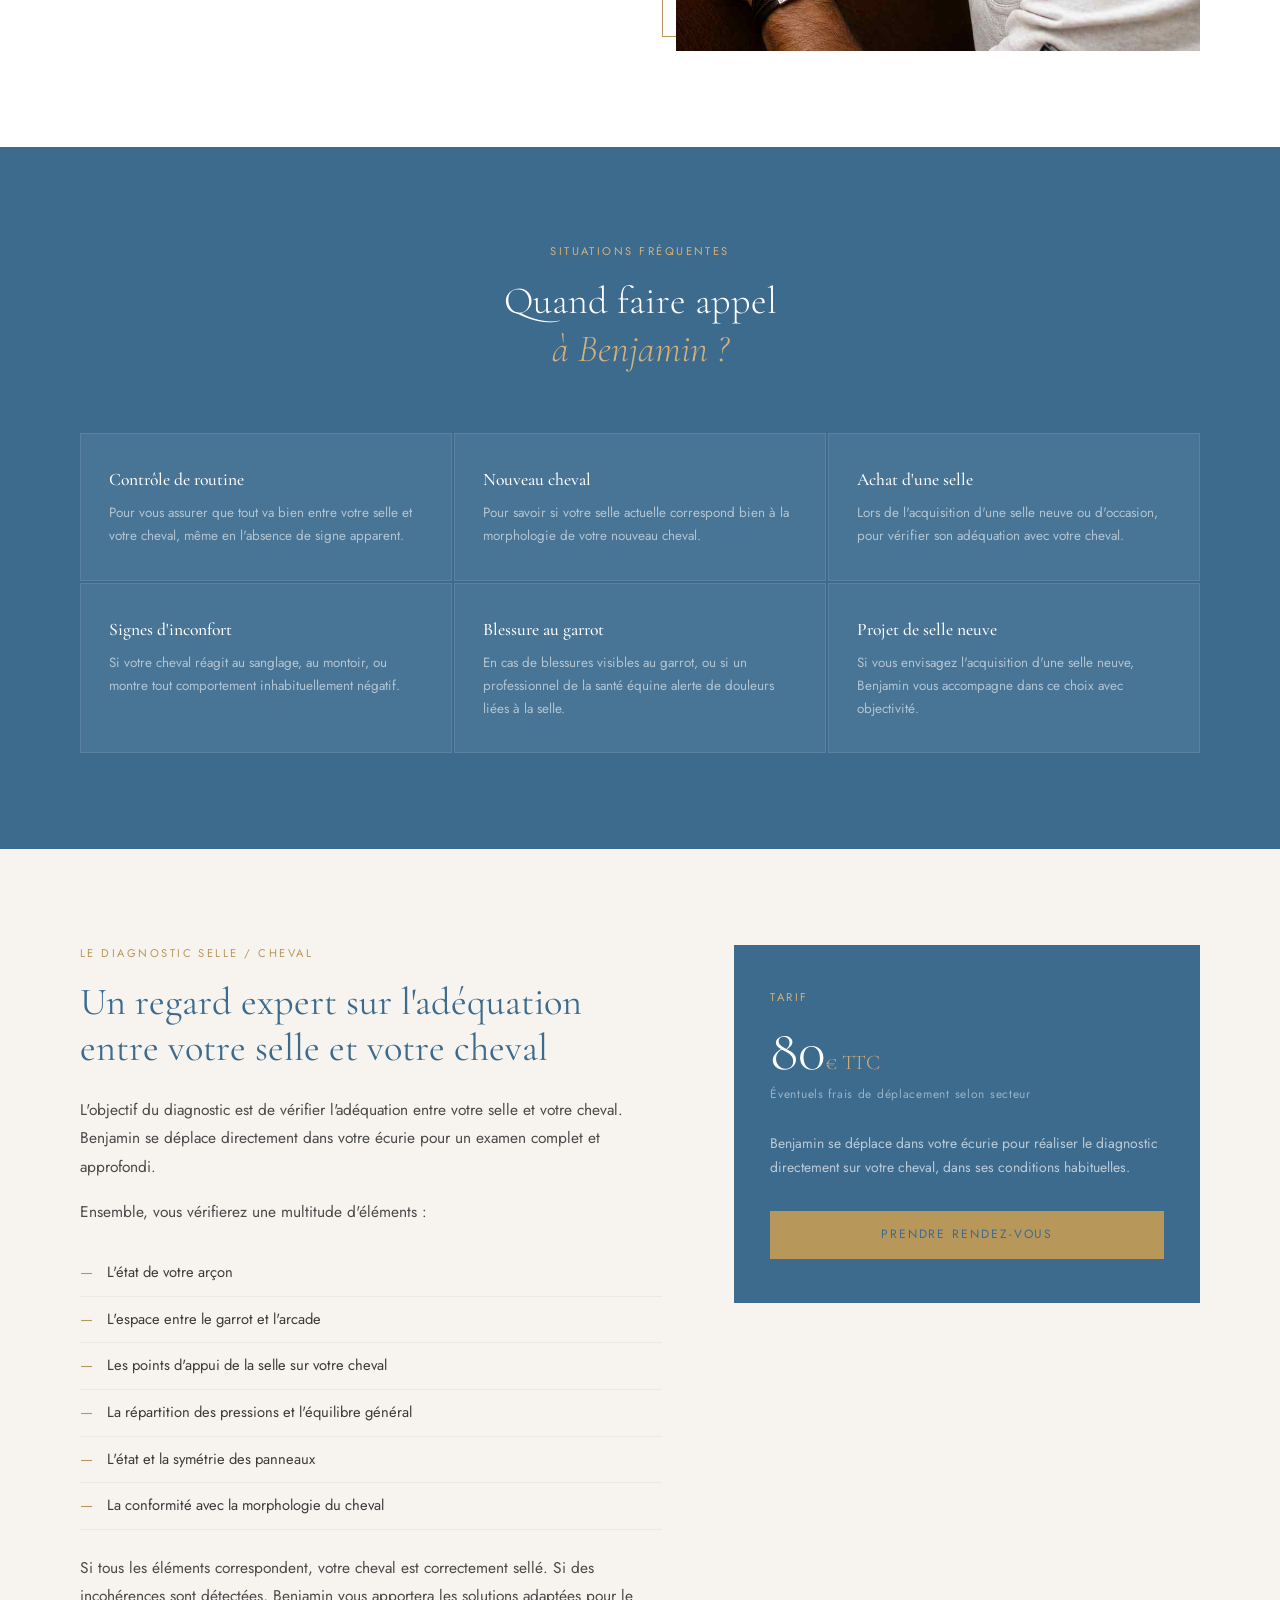
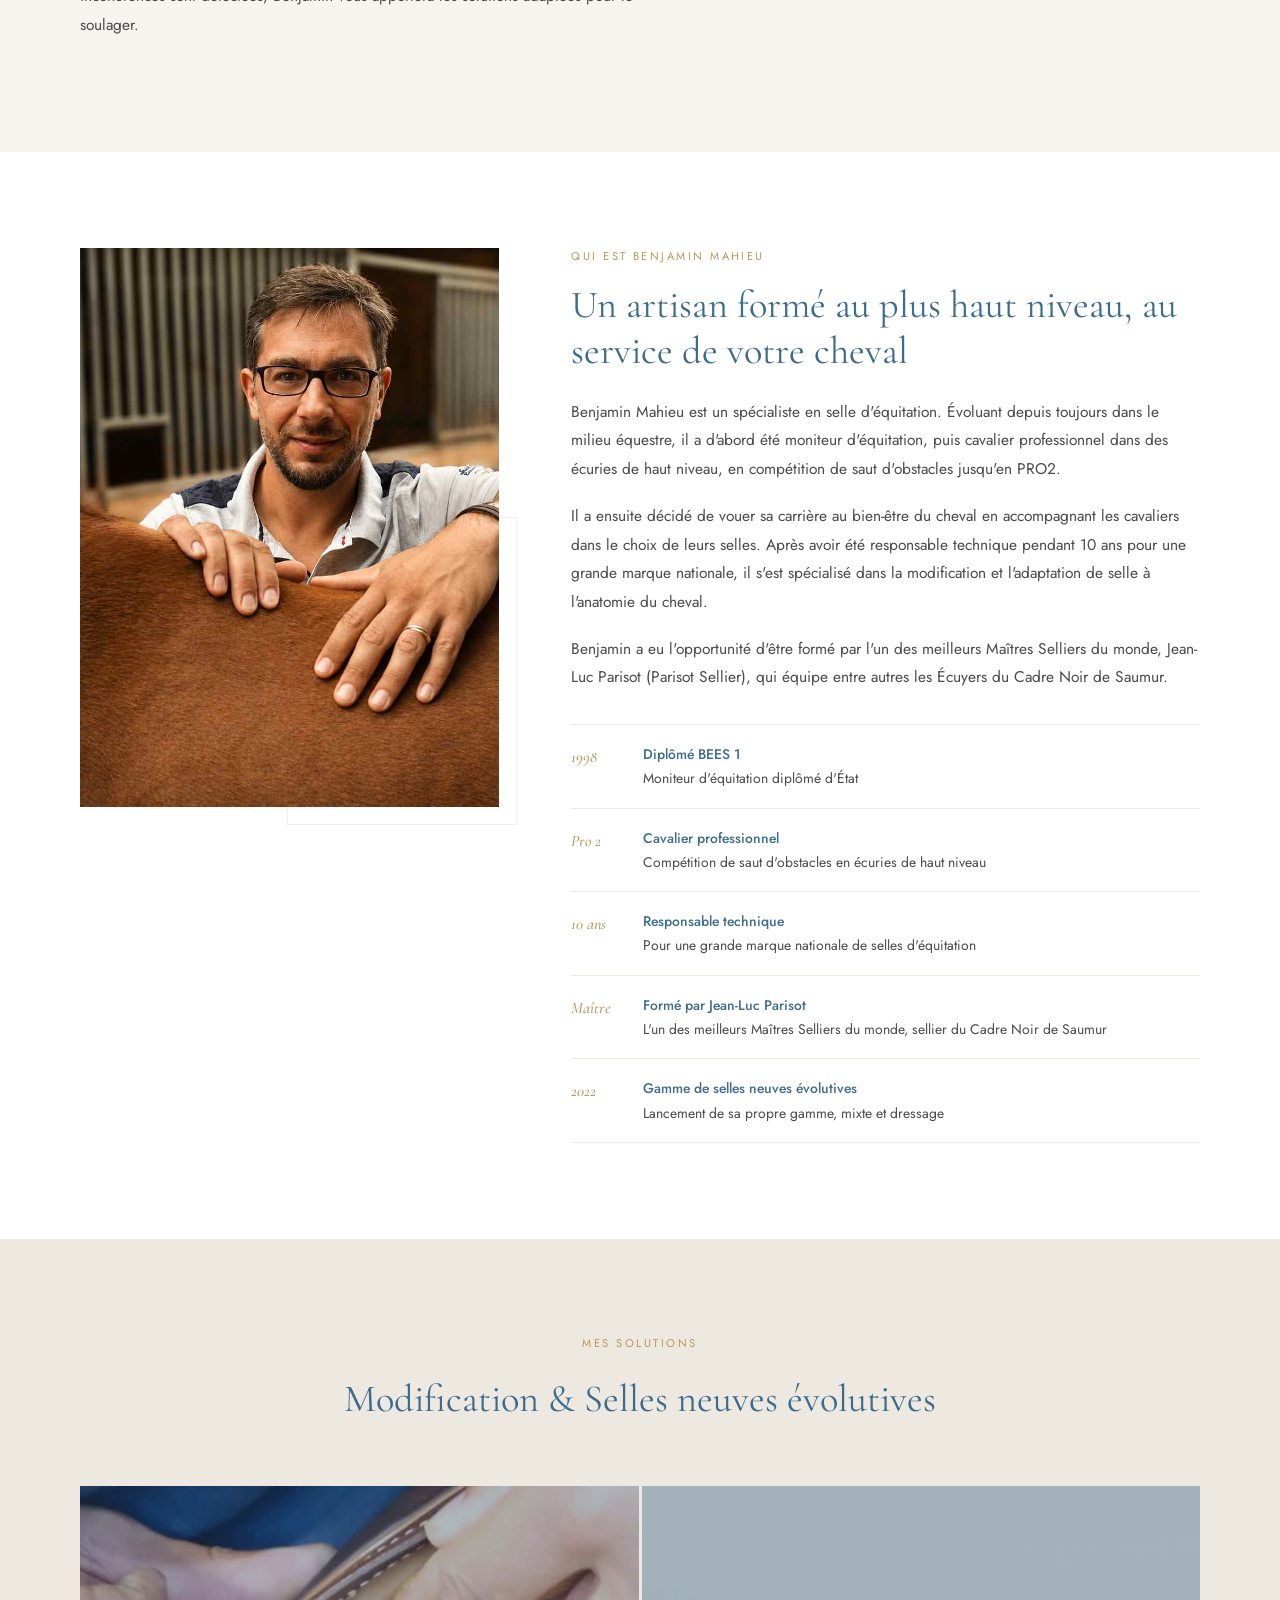
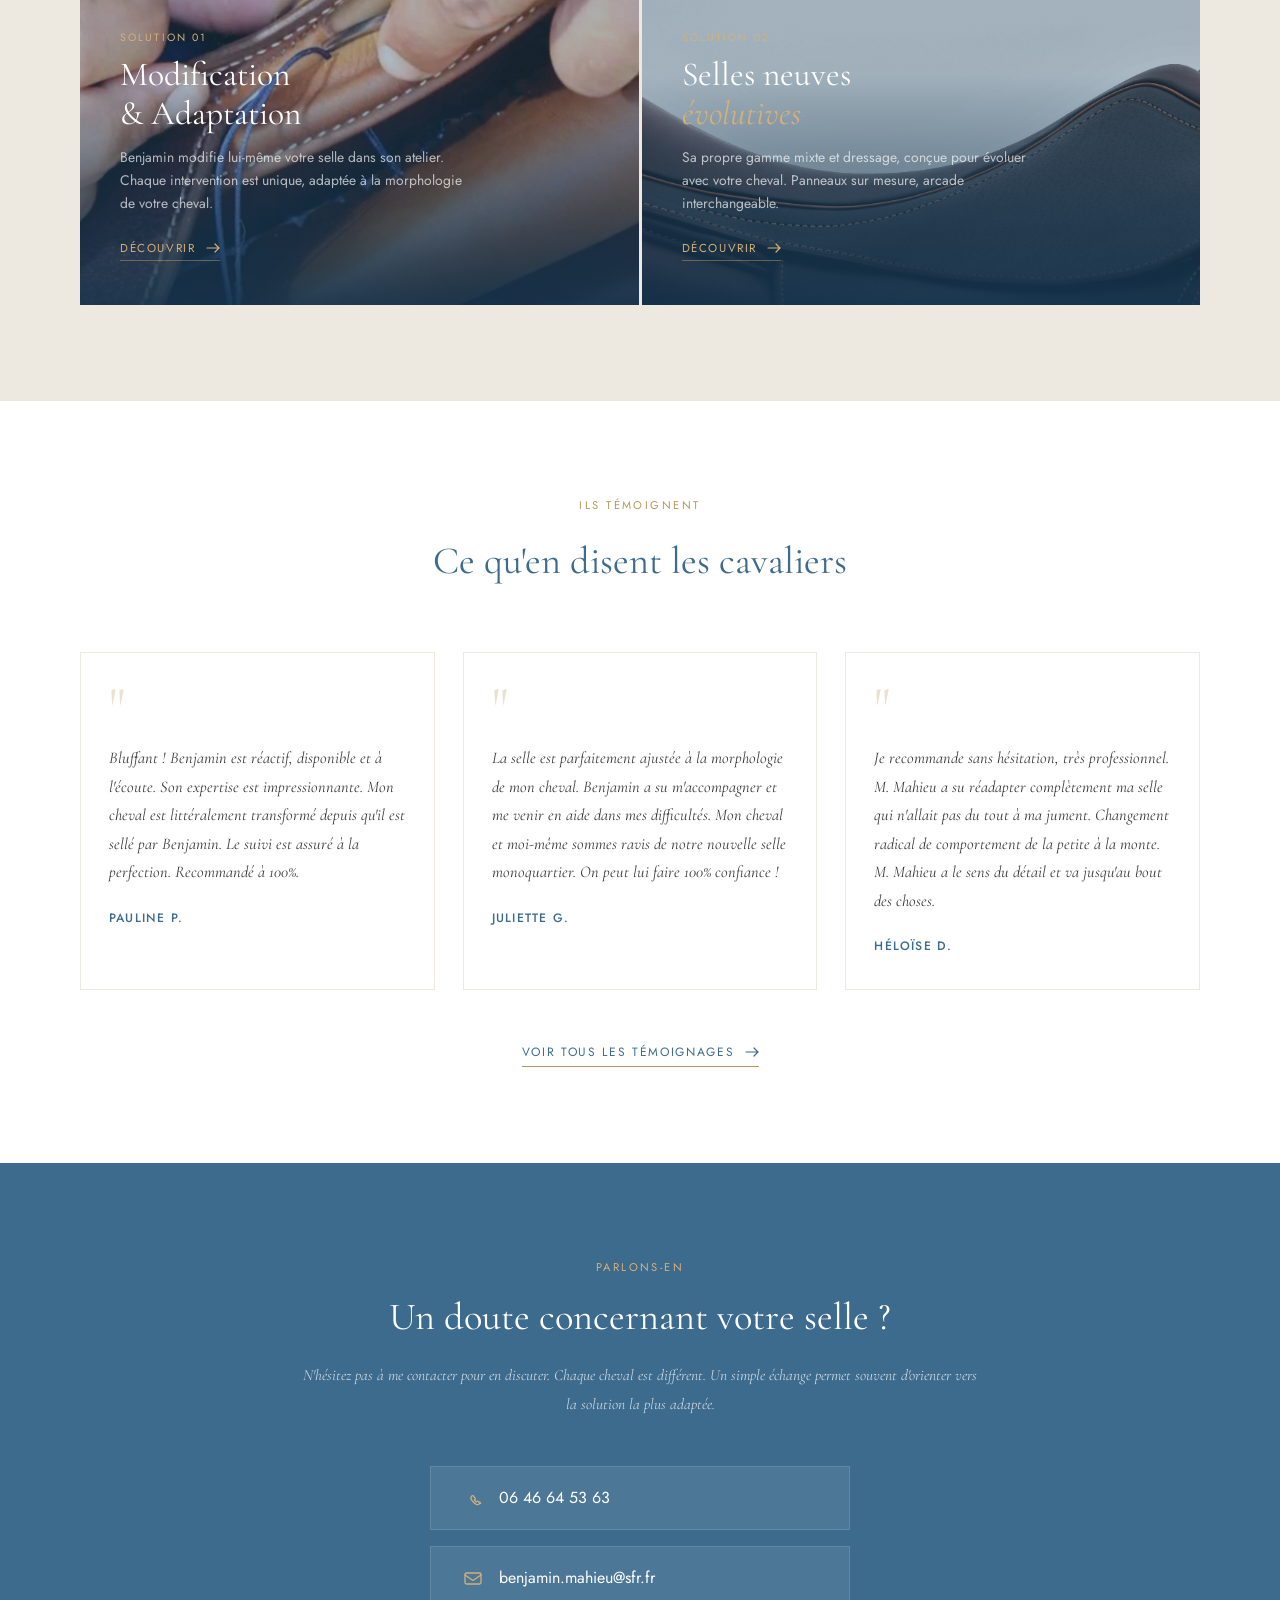
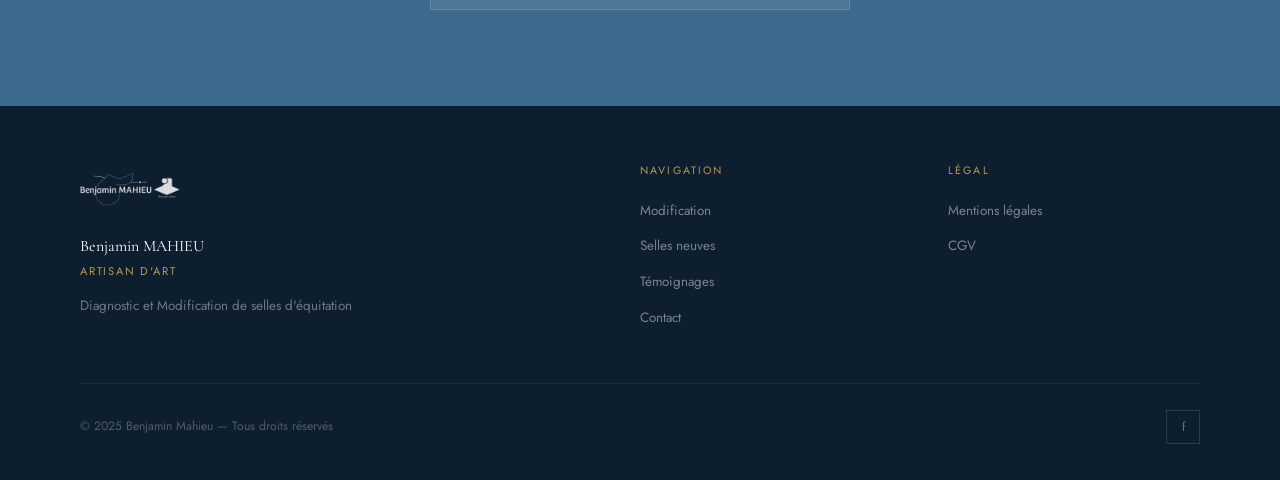
==== commit fa25b7ae: "Refine hero readability and before-after gallery" ====
--- a/MAHIEU/index.html
+++ b/MAHIEU/index.html
@@ -51,7 +51,7 @@
       backdrop-filter: blur(8px);
     }
     .nav__logo img {
-      height: 104px; width: auto; display: block;
+      height: 112px; width: auto; display: block;
       background: transparent !important; border: 0 !important; box-shadow: none !important;
       mix-blend-mode: normal !important; object-fit: contain;
       transition: filter var(--transition);
@@ -85,12 +85,12 @@
     .hero__image { position: absolute; inset: 0; background: var(--bleu) url('images/hero-couture.webp') center center / cover no-repeat; }
     .hero__image::after { content: ''; position: absolute; inset: 0; background: linear-gradient(160deg, rgba(30,60,90,0.15) 0%, rgba(30,60,90,0.5) 55%, rgba(20,45,70,0.78) 100%); }
     .hero__content { position: relative; z-index: 2; padding: 0 40px 80px; max-width: 800px; animation: fadeUp 1.1s cubic-bezier(0.25,0.46,0.45,0.94) both; animation-delay: 0.2s; }
-    .hero__label { display: inline-block; font-size: 0.72rem; letter-spacing: 0.22em; text-transform: uppercase; color: var(--or-clair); margin-bottom: 20px; }
+    .hero__label { display: inline-block; font-size: 0.74rem; letter-spacing: 0.22em; text-transform: uppercase; color: var(--or-clair); margin-bottom: 20px; text-shadow: 0 1px 5px rgba(0,0,0,0.35); }
     .hero__titre { font-family: var(--serif); font-size: clamp(2.8rem, 5.5vw, 5rem); font-weight: 300; color: var(--blanc); line-height: 1.0; margin-bottom: 20px; }
     .hero__titre em { font-style: italic; color: var(--or-clair); }
     .hero__sous-titre { font-size: 1.05rem; color: rgba(255,255,255,0.82); font-weight: 300; max-width: 520px; line-height: 1.7; margin-bottom: 44px; }
     .hero__actions { display: flex; flex-wrap: wrap; gap: 14px; }
-    .hero__btn { display: inline-flex; align-items: center; gap: 14px; font-size: 0.78rem; letter-spacing: 0.16em; text-transform: uppercase; color: var(--blanc); border: 1px solid rgba(255,255,255,0.55); padding: 14px 32px; transition: border-color var(--transition), background var(--transition); }
+    .hero__btn { display: inline-flex; align-items: center; gap: 14px; font-size: 0.78rem; letter-spacing: 0.16em; text-transform: uppercase; color: var(--blanc); border: 1px solid rgba(255,255,255,0.55); padding: 14px 32px; transition: border-color var(--transition), background var(--transition); white-space: nowrap; }
     .hero__btn:hover { border-color: var(--or-clair); background: rgba(184,151,90,0.15); }
     .hero__scroll { position: absolute; bottom: 36px; right: 40px; z-index: 2; display: flex; flex-direction: column; align-items: center; gap: 10px; color: rgba(255,255,255,0.45); font-size: 0.62rem; letter-spacing: 0.2em; text-transform: uppercase; writing-mode: vertical-rl; }
     .hero__scroll::before { content: ''; width: 1px; height: 44px; background: rgba(255,255,255,0.25); }
@@ -228,9 +228,10 @@
       .nav.scrolled { padding: 10px 20px; }
       .nav__links { display: none; }
       .nav__burger { display: flex; }
-      .nav__logo img { height: 76px; }
+      .nav__logo img { height: 82px; }
       .hero__content { padding: 0 20px 60px; }
       .hero__actions { flex-direction: column; align-items: flex-start; }
+      .hero__btn { max-width: 100%; padding: 14px 24px; letter-spacing: 0.13em; }
       .hero__scroll { display: none; }
       .problematique { padding: 60px 0; }
       .problematique__image { display: none; }
@@ -251,6 +252,7 @@
     @media (max-width: 480px) {
       .situations__grille { grid-template-columns: 1fr; }
       .hero__titre { font-size: clamp(2.4rem, 8vw, 3.2rem); }
+      .hero__btn { font-size: 0.68rem; letter-spacing: 0.08em; padding: 12px 16px; gap: 10px; }
     }
   </style>
 </head>
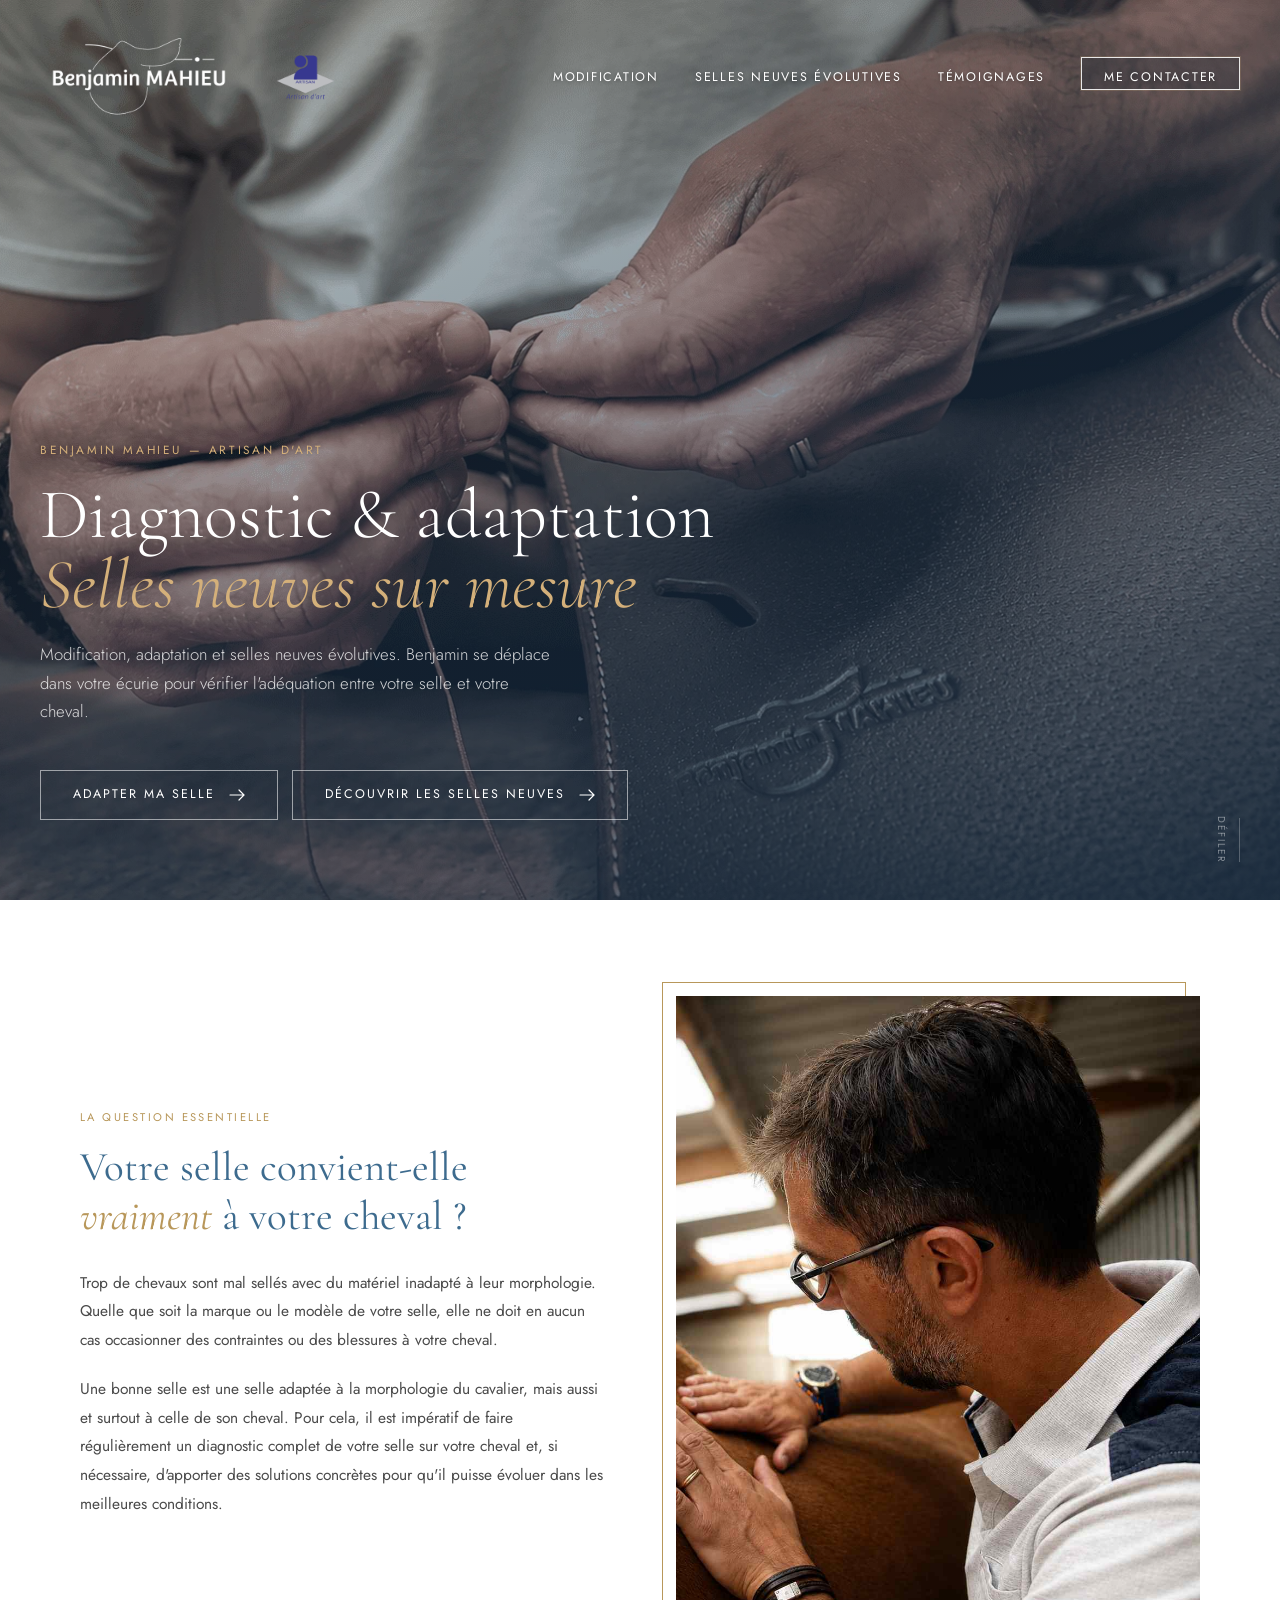
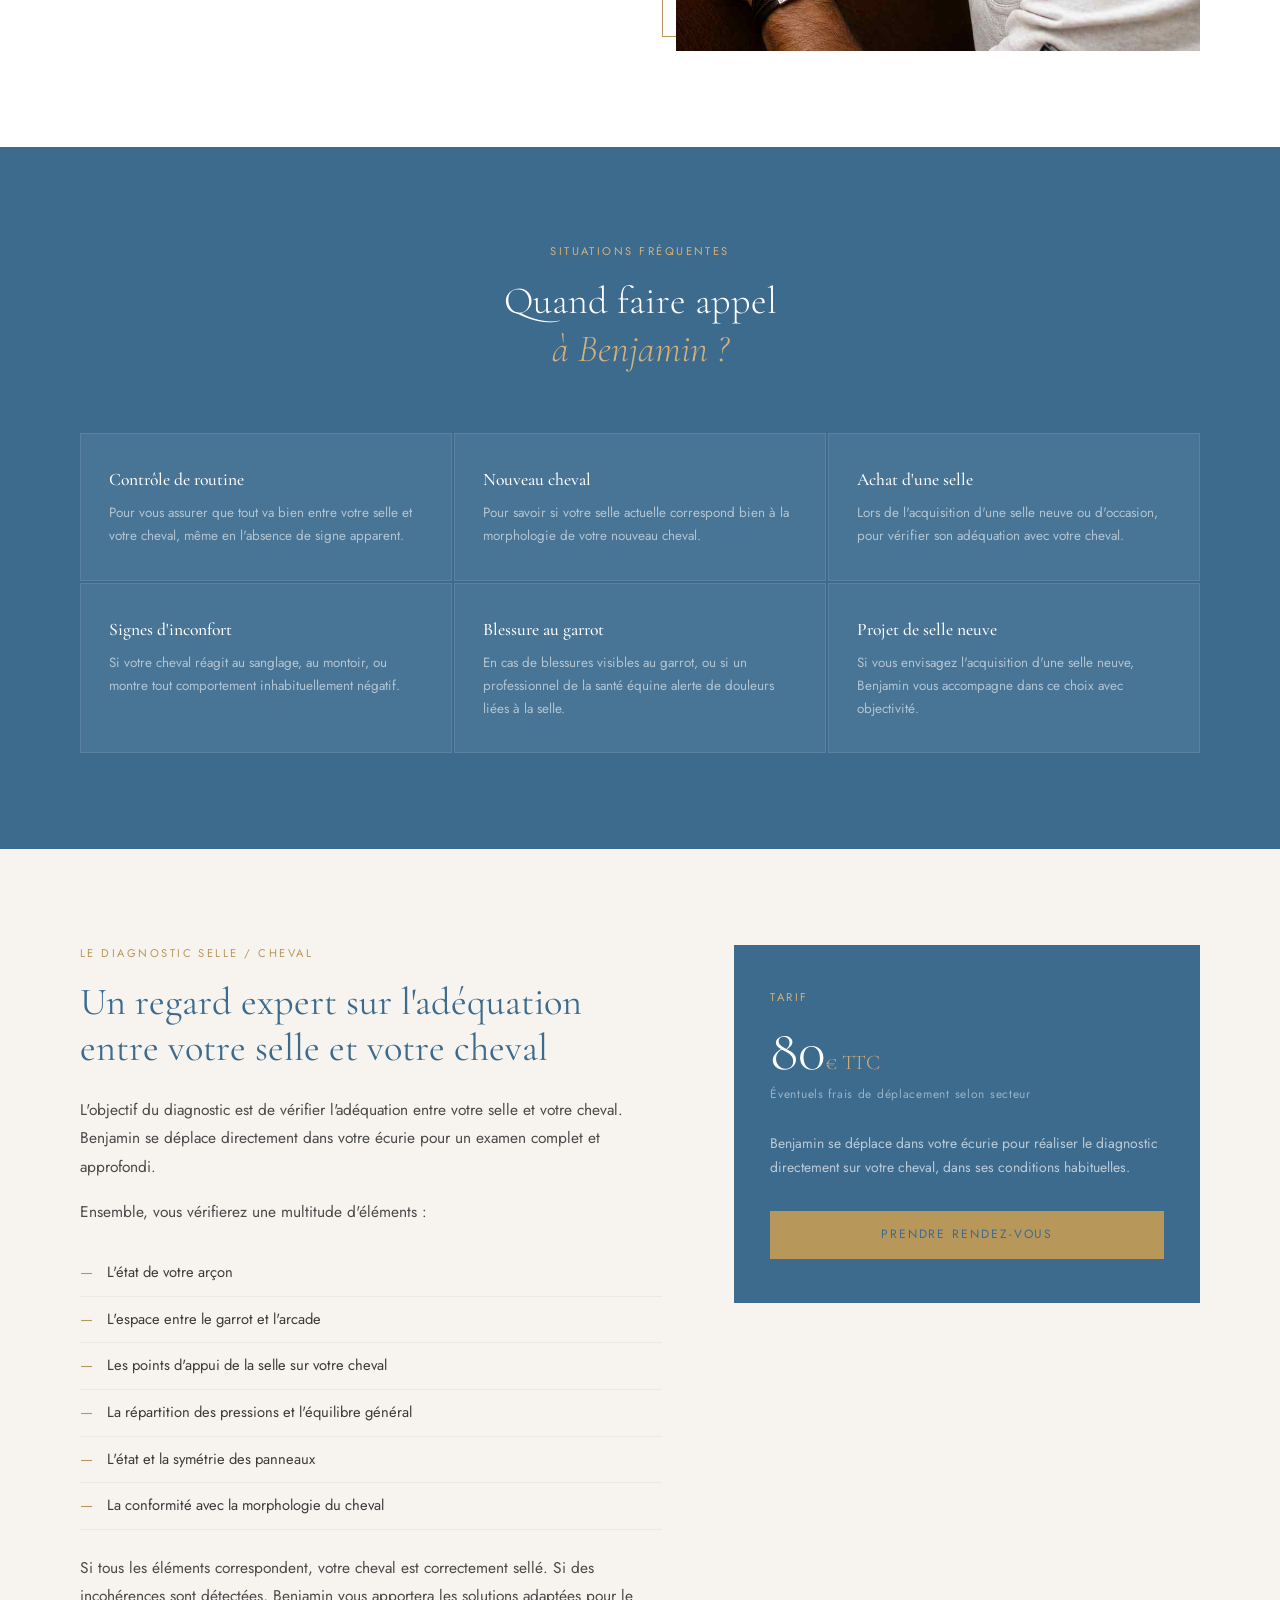
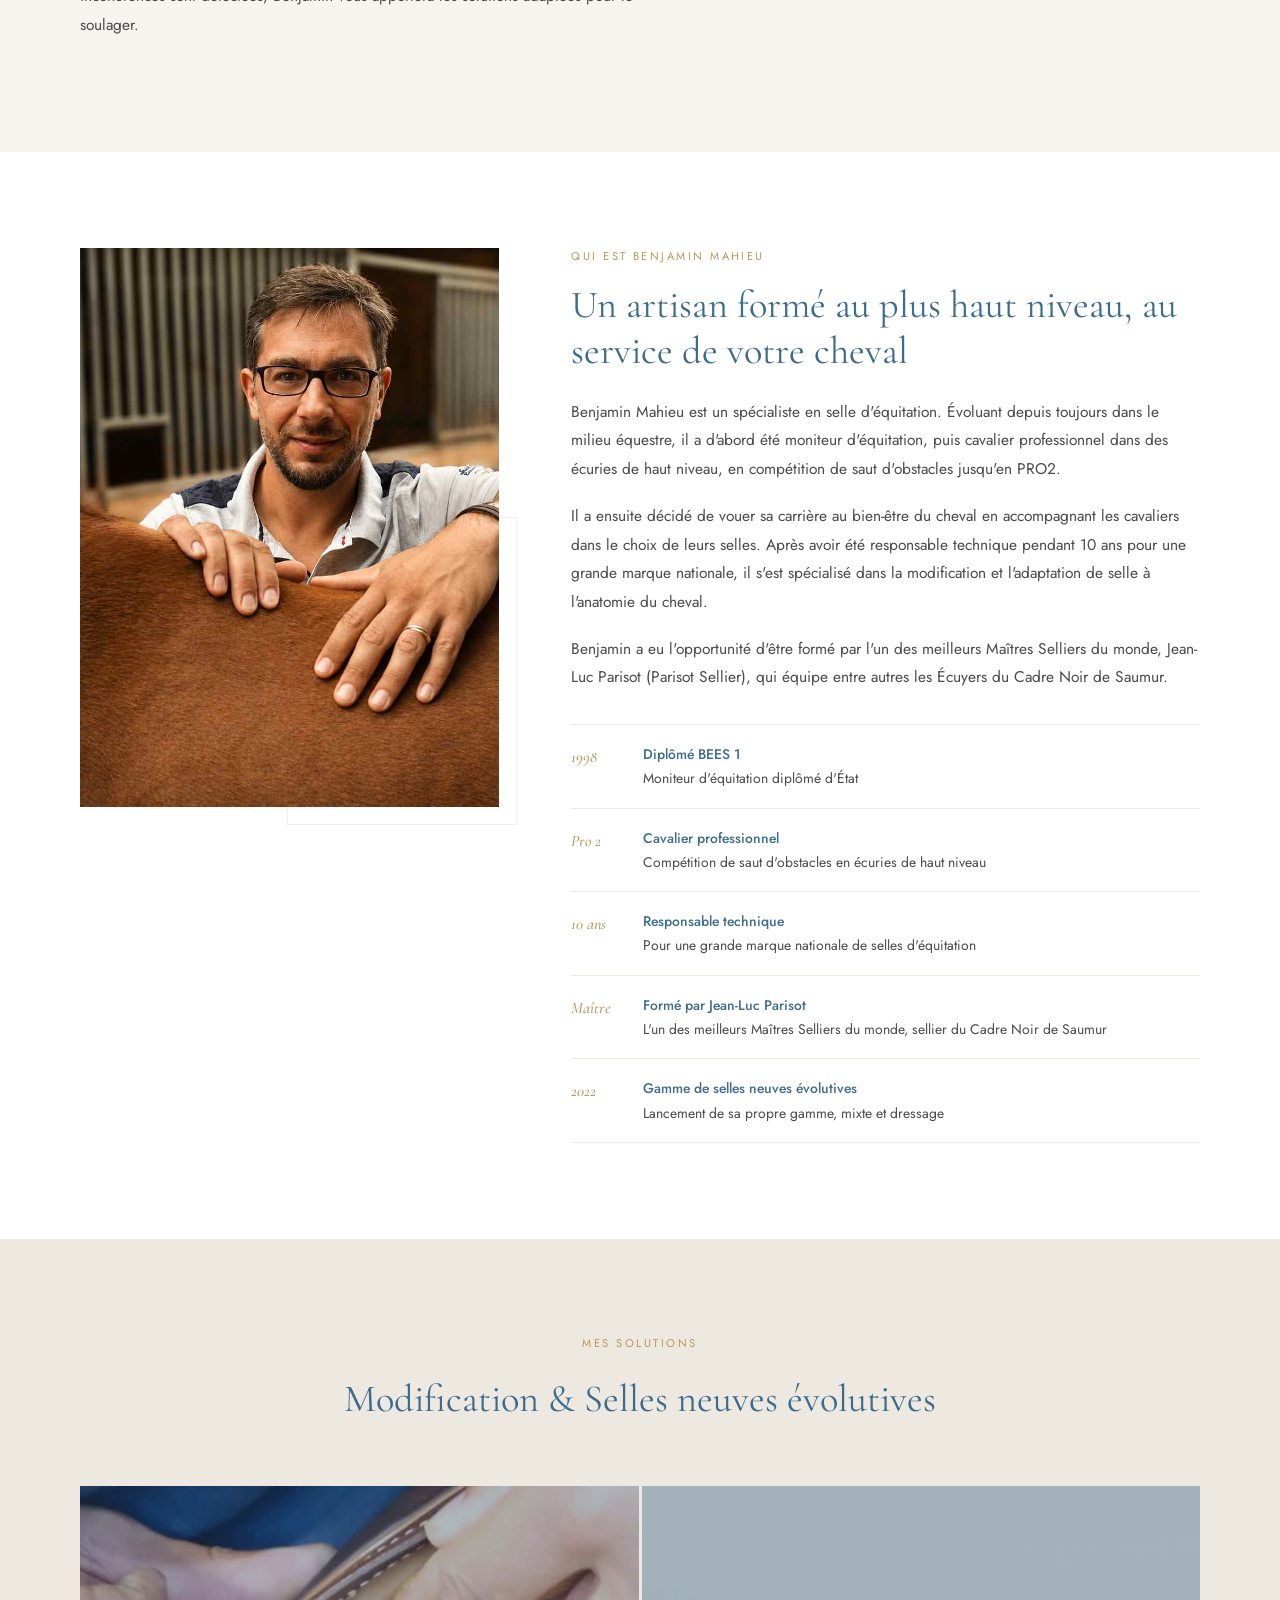
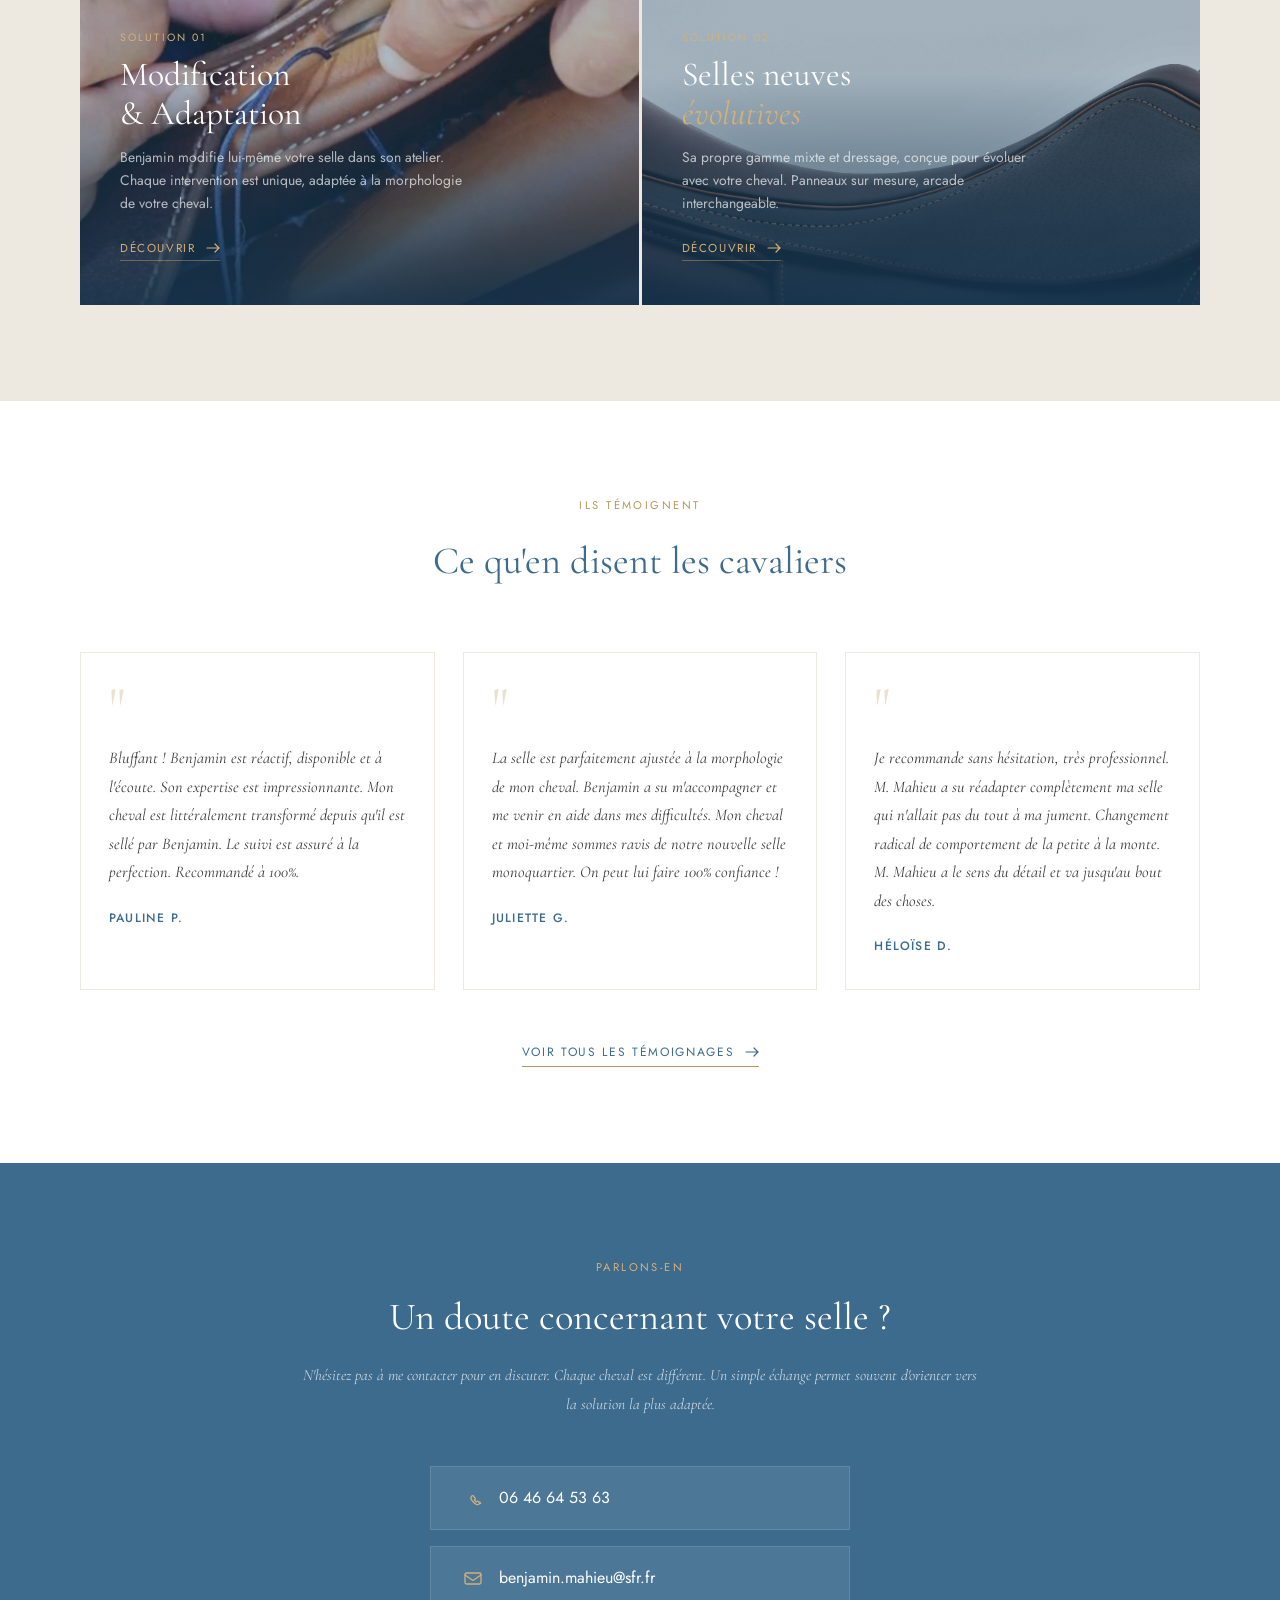
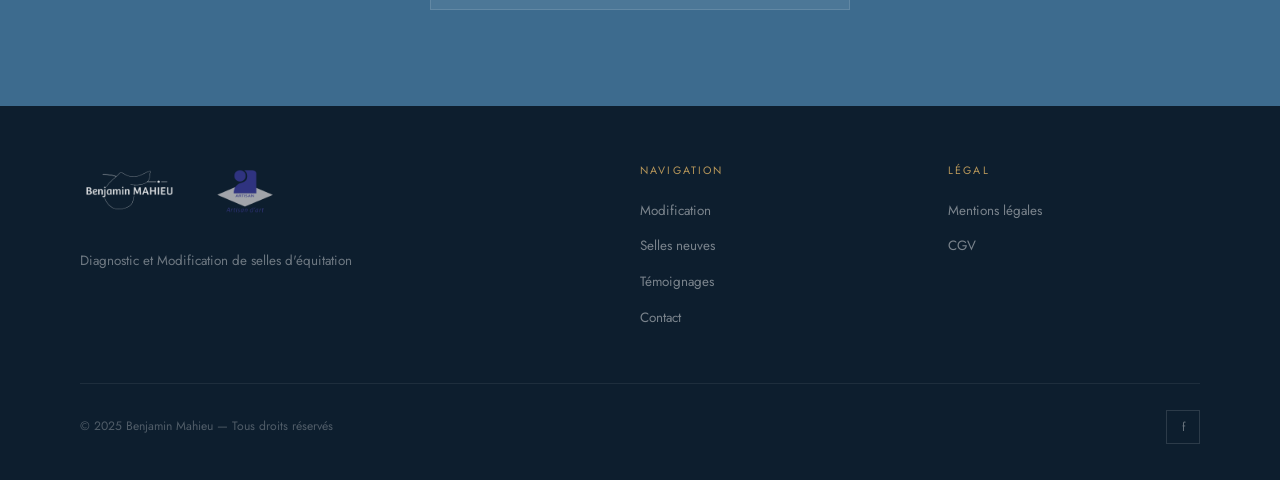
==== commit ca4e5132: "Update logos and mobile solution cards" ====
--- a/MAHIEU/index.html
+++ b/MAHIEU/index.html
@@ -91,6 +91,7 @@
     .hero__sous-titre { font-size: 1.05rem; color: rgba(255,255,255,0.82); font-weight: 300; max-width: 520px; line-height: 1.7; margin-bottom: 44px; }
     .hero__actions { display: flex; flex-wrap: wrap; gap: 14px; }
     .hero__btn { display: inline-flex; align-items: center; gap: 14px; font-size: 0.78rem; letter-spacing: 0.16em; text-transform: uppercase; color: var(--blanc); border: 1px solid rgba(255,255,255,0.55); padding: 14px 32px; transition: border-color var(--transition), background var(--transition); white-space: nowrap; }
+    .hero__btn { display: inline-flex; align-items: center; gap: 14px; font-size: 0.78rem; letter-spacing: 0.16em; text-transform: uppercase; color: var(--blanc); border: 1px solid rgba(255,255,255,0.55); padding: 14px 32px; transition: border-color var(--transition), background var(--transition); }
     .hero__btn:hover { border-color: var(--or-clair); background: rgba(184,151,90,0.15); }
     .hero__scroll { position: absolute; bottom: 36px; right: 40px; z-index: 2; display: flex; flex-direction: column; align-items: center; gap: 10px; color: rgba(255,255,255,0.45); font-size: 0.62rem; letter-spacing: 0.2em; text-transform: uppercase; writing-mode: vertical-rl; }
     .hero__scroll::before { content: ''; width: 1px; height: 44px; background: rgba(255,255,255,0.25); }
@@ -254,13 +255,39 @@
       .hero__titre { font-size: clamp(2.4rem, 8vw, 3.2rem); }
       .hero__btn { font-size: 0.68rem; letter-spacing: 0.08em; padding: 12px 16px; gap: 10px; }
     }
+
+    /* Ajustements ciblés logos */
+    .nav__logo { display: flex; align-items: center; gap: 12px; }
+    .nav__logo-main { filter: brightness(0) invert(1); }
+    .nav__logo-artisan { height: 58px !important; width: auto; filter: none !important; opacity: 1; flex-shrink: 0; }
+    .nav.scrolled .nav__logo-artisan { filter: none !important; }
+    .footer__logo { display: flex; align-items: center; gap: 14px; margin-bottom: 16px; }
+    .footer__logo-main { height: 56px; width: auto; margin-bottom: 0; filter: brightness(0) invert(1); opacity: 0.85; }
+    .footer__logo-artisan { height: 48px; width: auto; margin-bottom: 0; filter: none !important; opacity: 1; }
+    @media (max-width: 768px) {
+      .nav__logo { gap: 8px; }
+      .nav__logo-artisan { height: 44px !important; }
+      .footer__logo-artisan { height: 42px; }
+    }
+
+    @media (max-width: 768px) {
+      .solution-card { aspect-ratio: auto; min-height: 420px; overflow: hidden; }
+      .solution-card img { position: absolute; inset: 0; height: 100%; }
+      .solution-card__overlay { position: relative; min-height: 420px; height: auto; }
+    }
+    @media (max-width: 480px) {
+      .solution-card { min-height: 470px; }
+      .solution-card__overlay { min-height: 470px; padding: 32px 22px; }
+      .solution-card__titre { font-size: 1.85rem; }
+      .solution-card__desc { margin-bottom: 18px; }
+    }
   </style>
 </head>
 <body>
 
   <header>
     <nav class="nav" id="nav">
-      <a href="index.html" class="nav__logo"><img src="images/nouv-logo.png" alt="Benjamin Mahieu" width="160" height="64"></a>
+      <a href="index.html" class="nav__logo"><img class="nav__logo-main" src="images/logo-nouv.png" alt="Benjamin Mahieu" width="160" height="64"><img class="nav__logo-artisan" src="images/artisan-logo.png" alt="Artisan d'art" width="64" height="64"></a>
       <ul class="nav__links">
         <li><a href="diagnostic-modification.html">Modification</a></li>
         <li><a href="selles-neuves.html">Selles neuves évolutives</a></li>
@@ -503,9 +530,7 @@
     <div class="container">
       <div class="footer__inner">
         <div>
-          <div class="footer__logo"><img src="images/nouv-logo.png" alt="Benjamin Mahieu"></div>
-          <p class="footer__nom">Benjamin MAHIEU</p>
-          <p class="footer__metier">Artisan d'art</p>
+          <div class="footer__logo"><img class="footer__logo-main" src="images/logo-nouv.png" alt="Benjamin Mahieu"><img class="footer__logo-artisan" src="images/artisan-logo.png" alt="Artisan d'art"></div>
           <p class="footer__desc">Diagnostic et Modification de selles d'équitation</p>
         </div>
         <div>
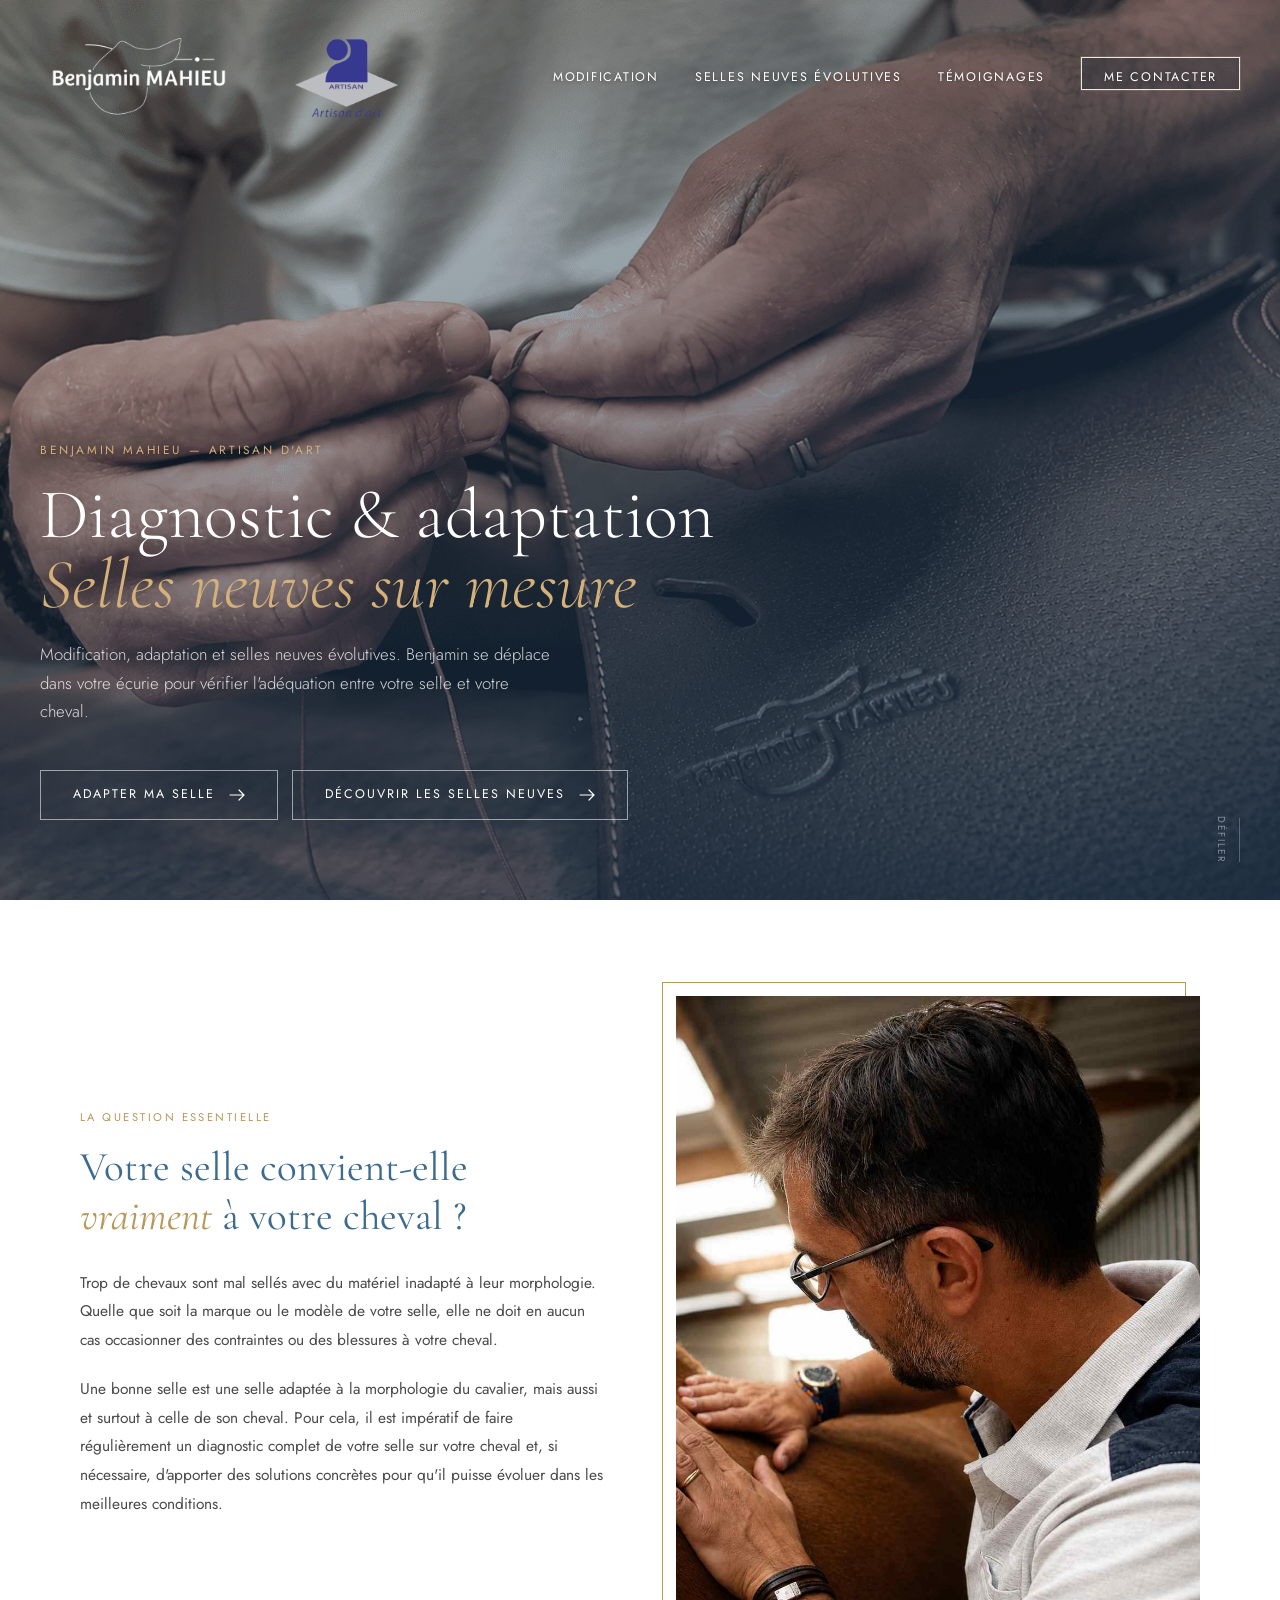
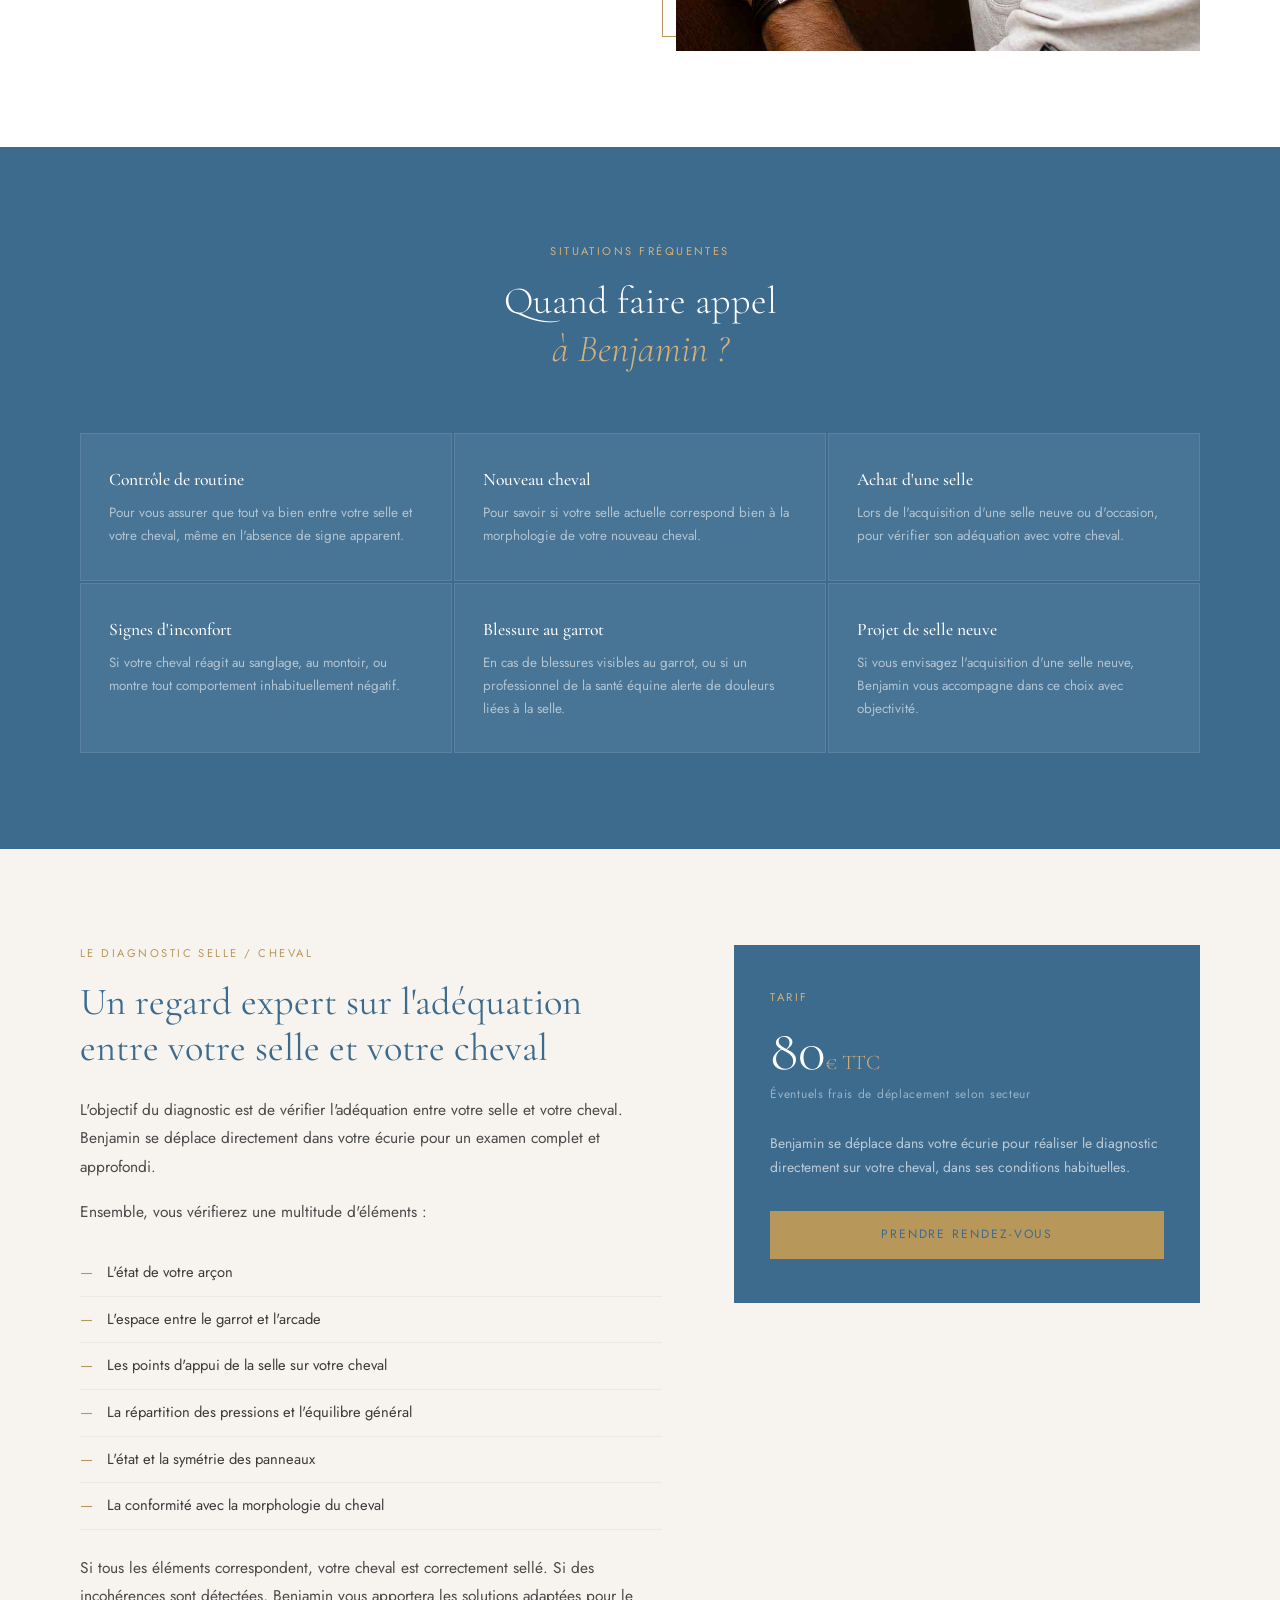
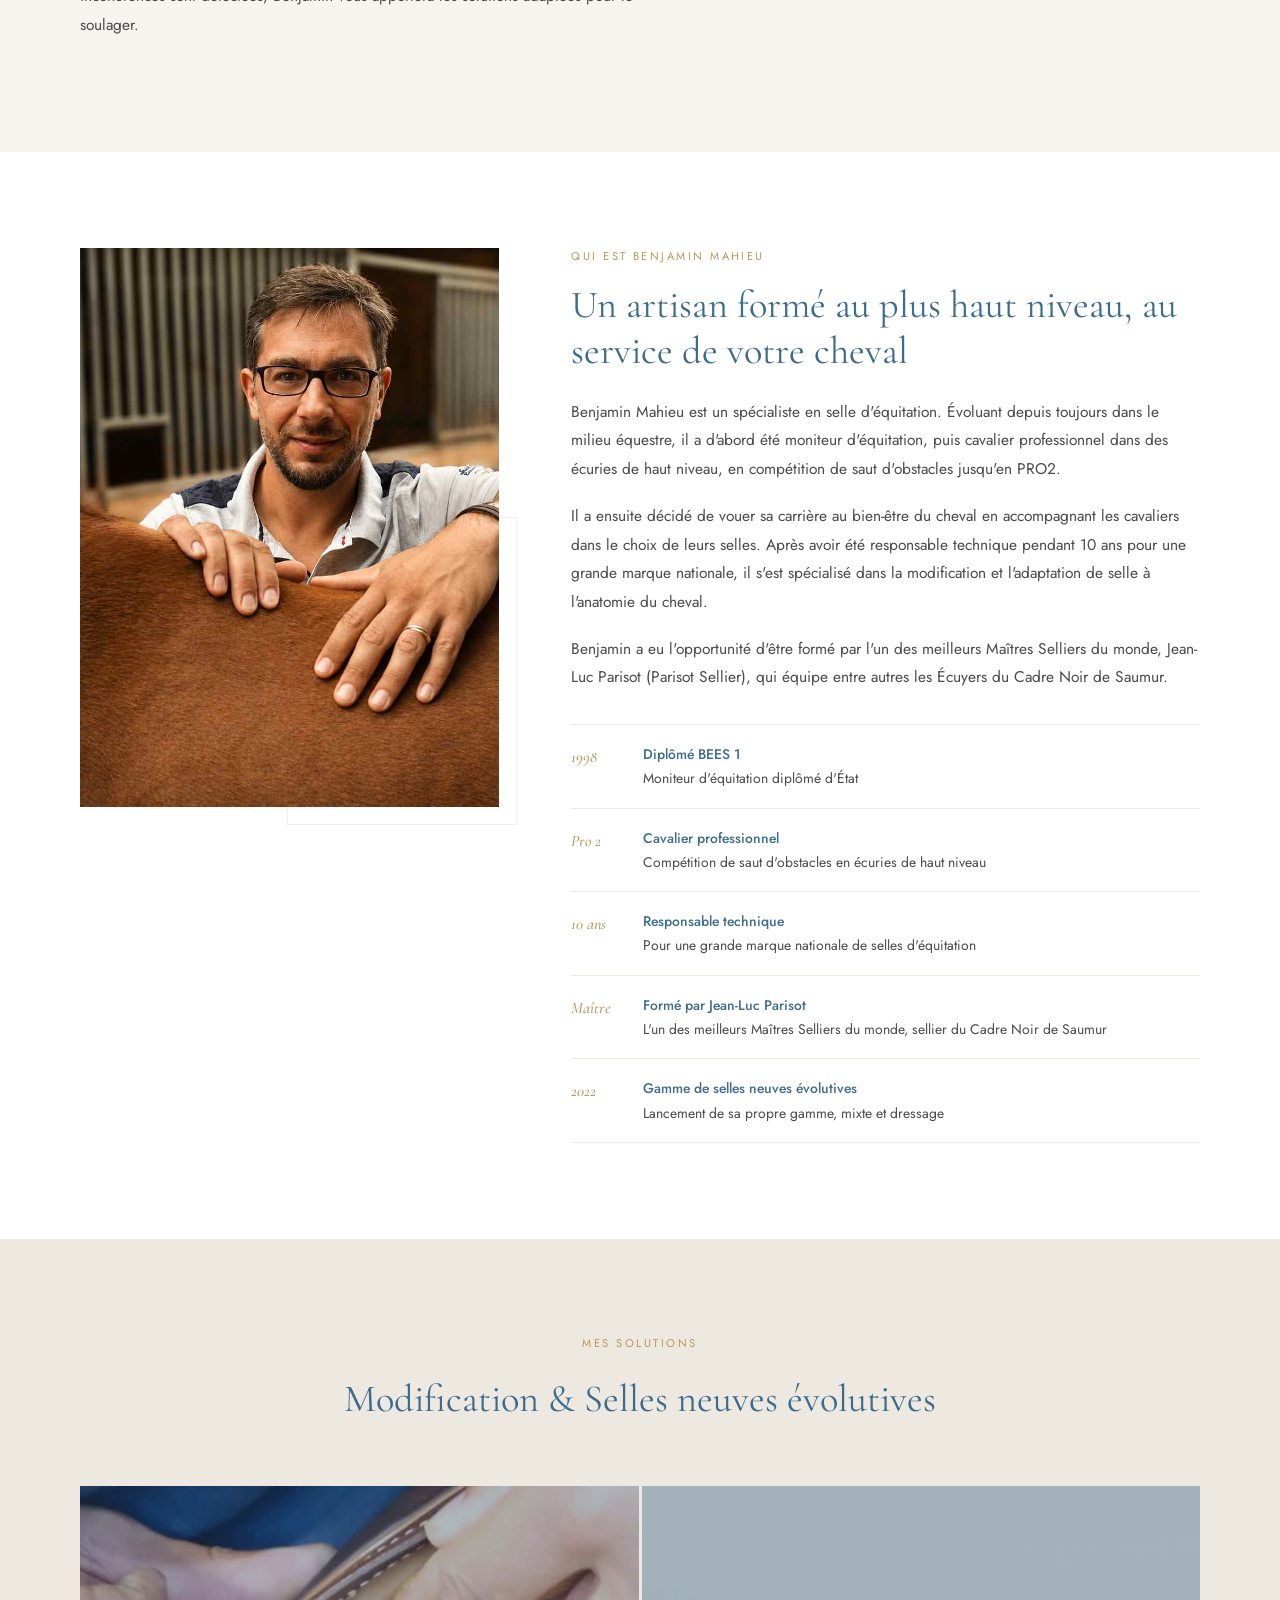
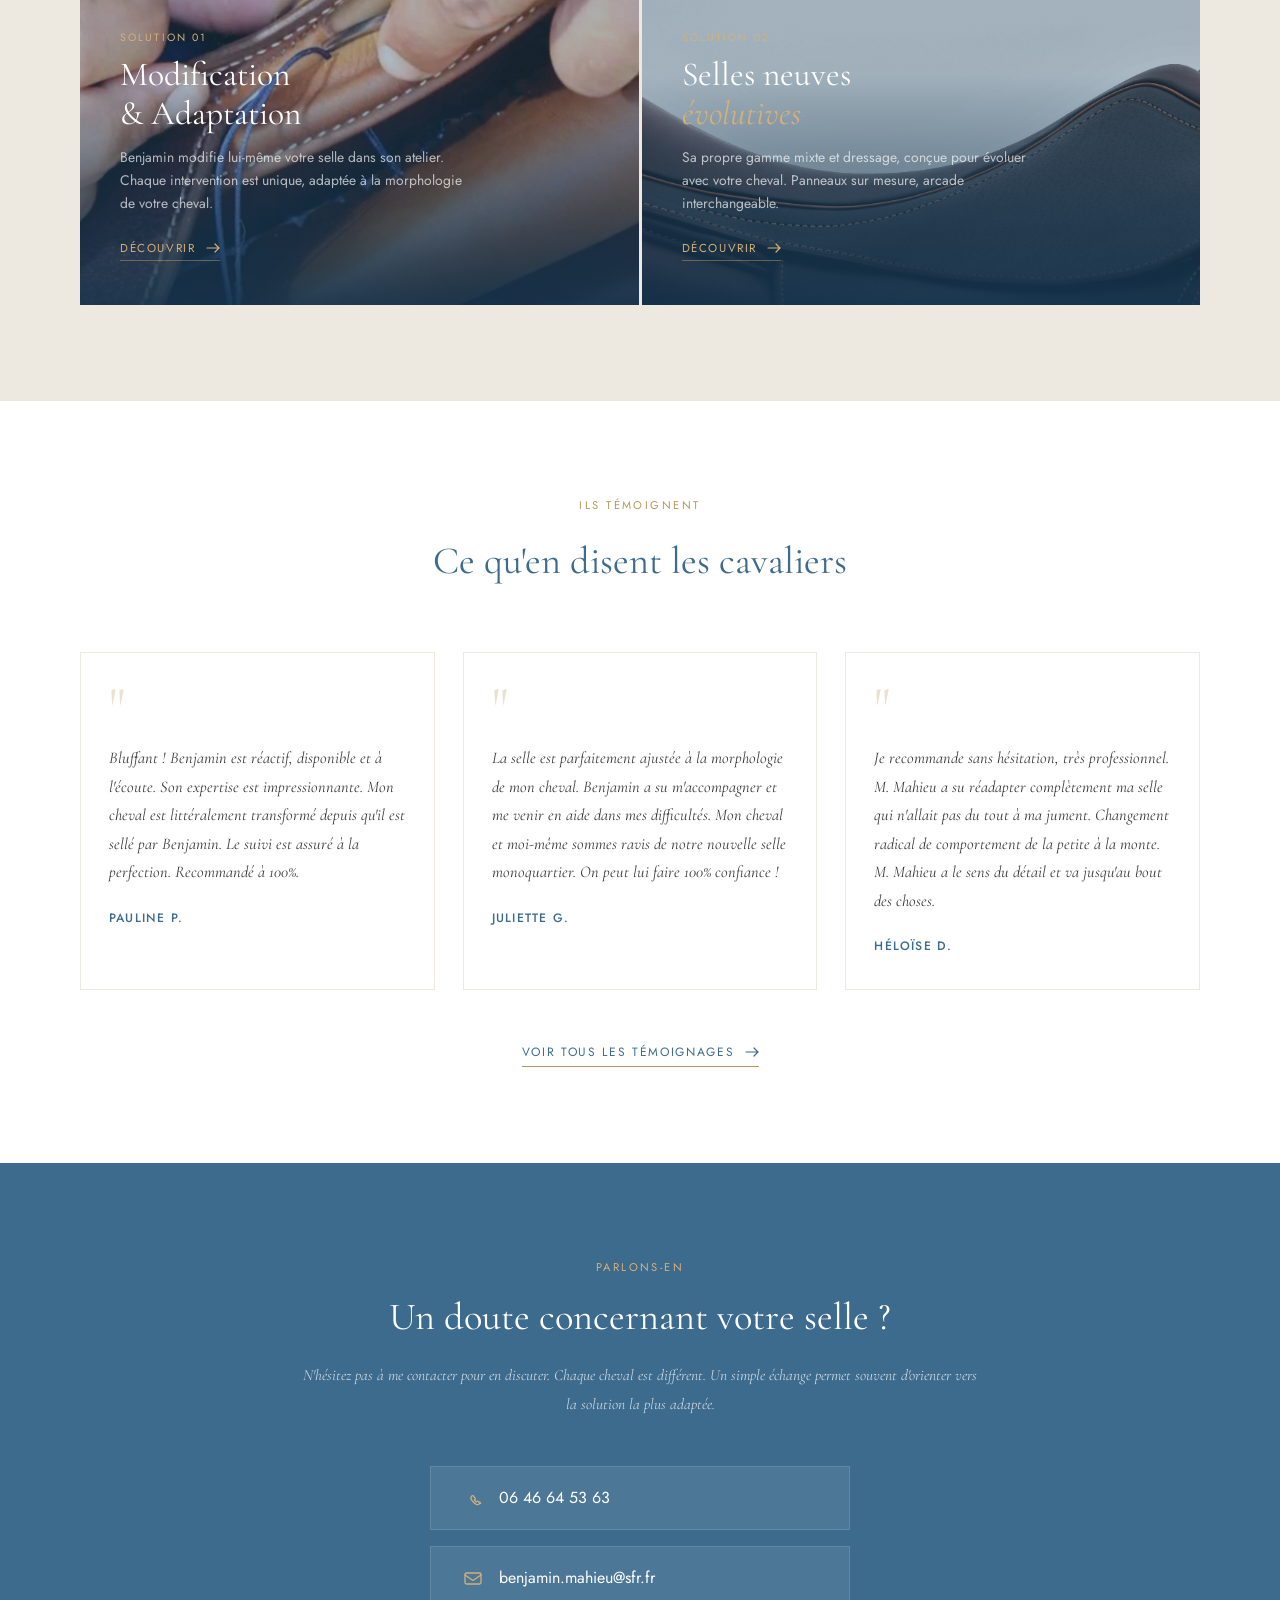
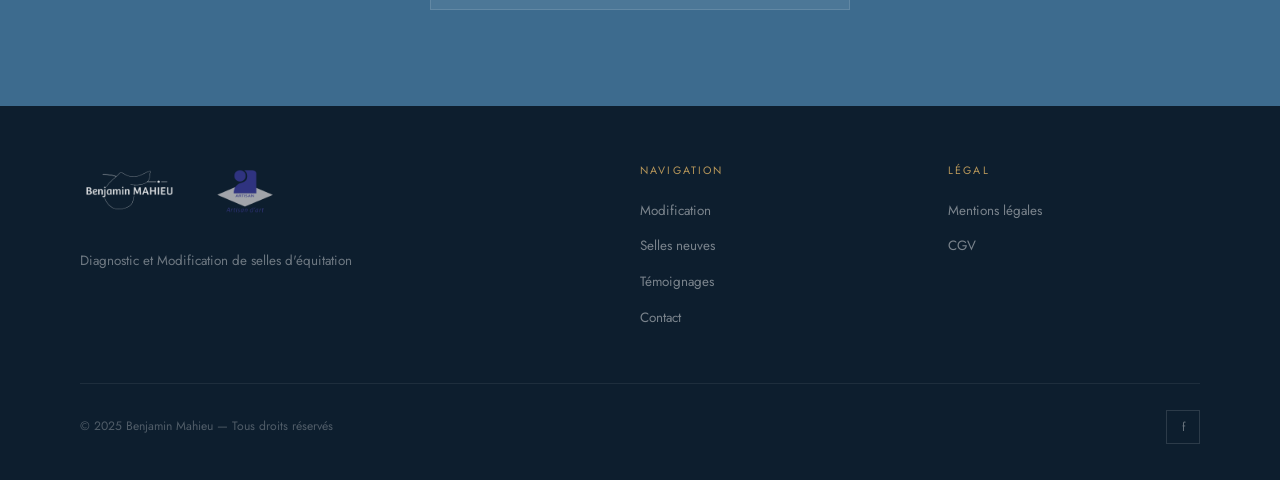
==== commit 2a45a09d: "Increase Artisan d'art logo visibility" ====
--- a/MAHIEU/index.html
+++ b/MAHIEU/index.html
@@ -259,15 +259,15 @@
     /* Ajustements ciblés logos */
     .nav__logo { display: flex; align-items: center; gap: 12px; }
     .nav__logo-main { filter: brightness(0) invert(1); }
-    .nav__logo-artisan { height: 58px !important; width: auto; filter: none !important; opacity: 1; flex-shrink: 0; }
+    .nav__logo-artisan { height: 104px !important; width: auto; filter: none !important; opacity: 1; flex-shrink: 0; }
     .nav.scrolled .nav__logo-artisan { filter: none !important; }
     .footer__logo { display: flex; align-items: center; gap: 14px; margin-bottom: 16px; }
     .footer__logo-main { height: 56px; width: auto; margin-bottom: 0; filter: brightness(0) invert(1); opacity: 0.85; }
-    .footer__logo-artisan { height: 48px; width: auto; margin-bottom: 0; filter: none !important; opacity: 1; }
+    .footer__logo-artisan { height: 68px; width: auto; margin-bottom: 0; filter: none !important; opacity: 1; }
     @media (max-width: 768px) {
       .nav__logo { gap: 8px; }
-      .nav__logo-artisan { height: 44px !important; }
-      .footer__logo-artisan { height: 42px; }
+      .nav__logo-artisan { height: 76px !important; }
+      .footer__logo-artisan { height: 58px; }
     }
 
     @media (max-width: 768px) {
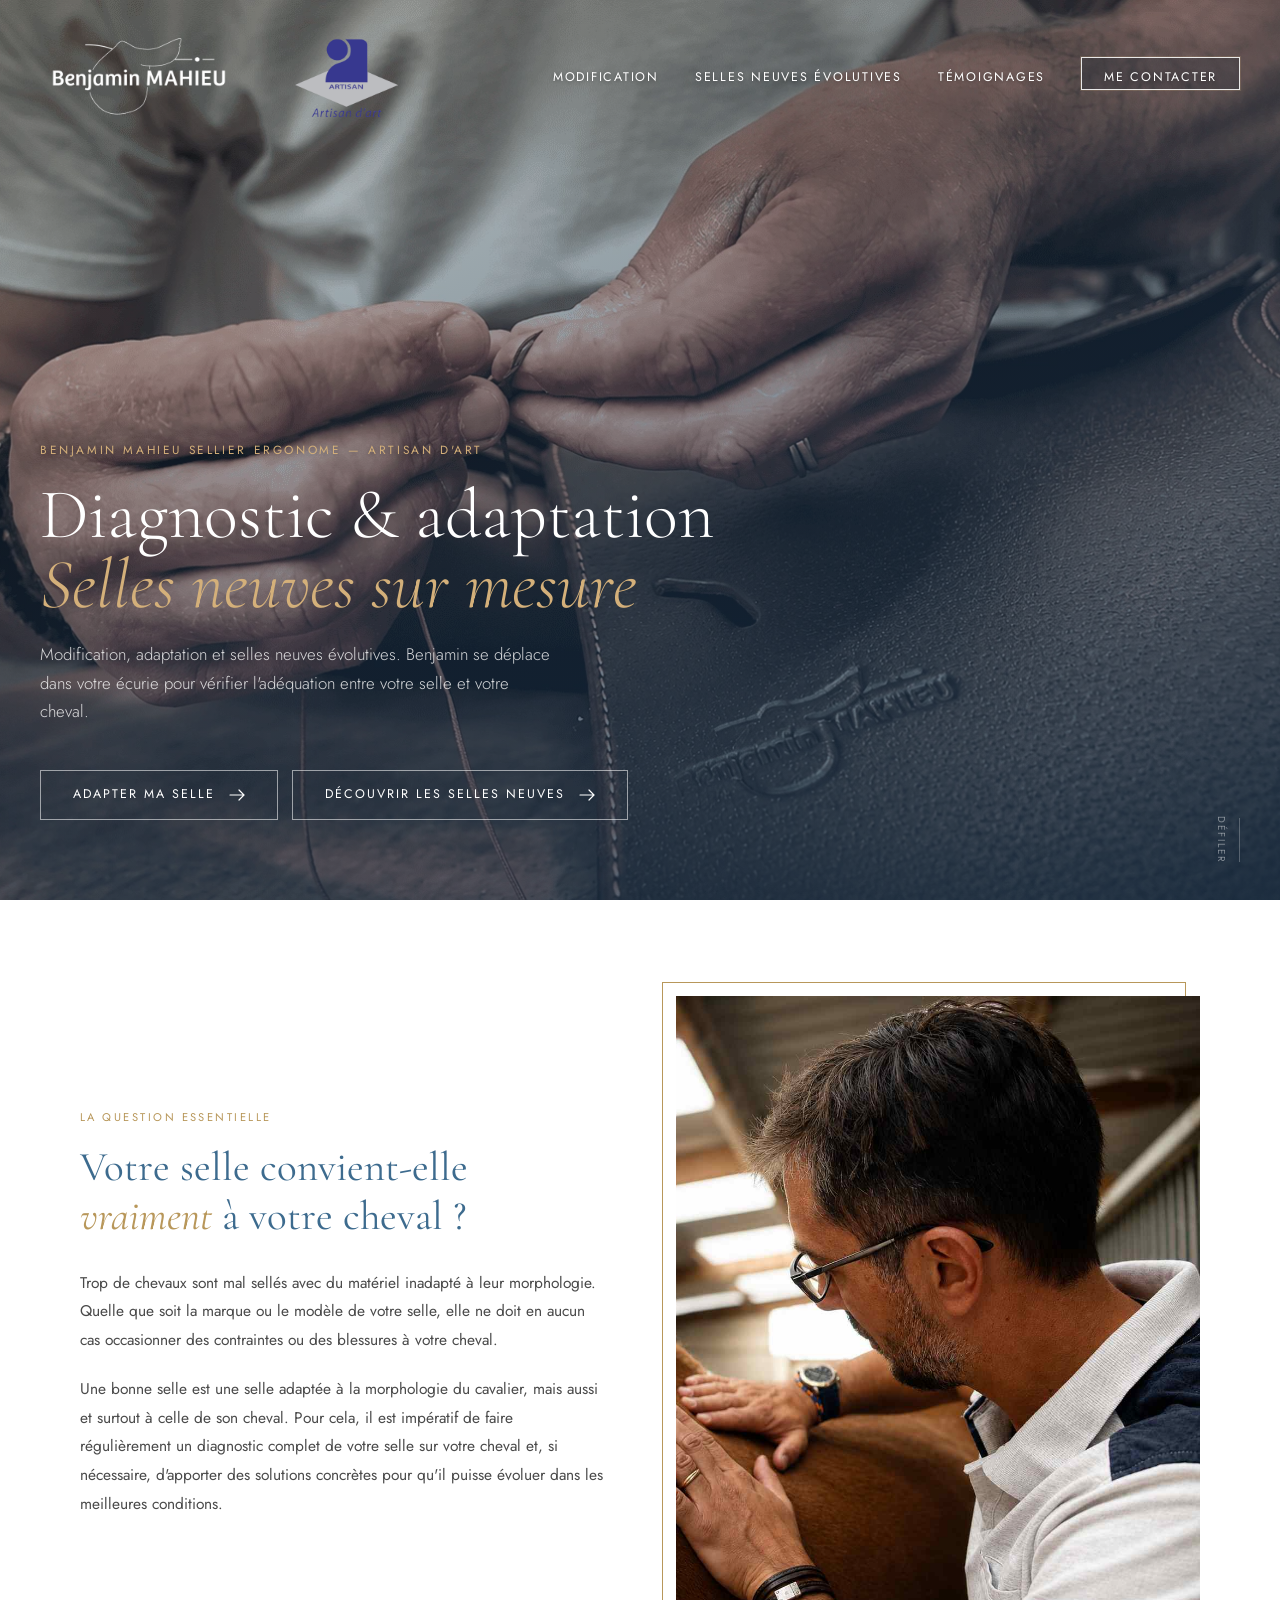
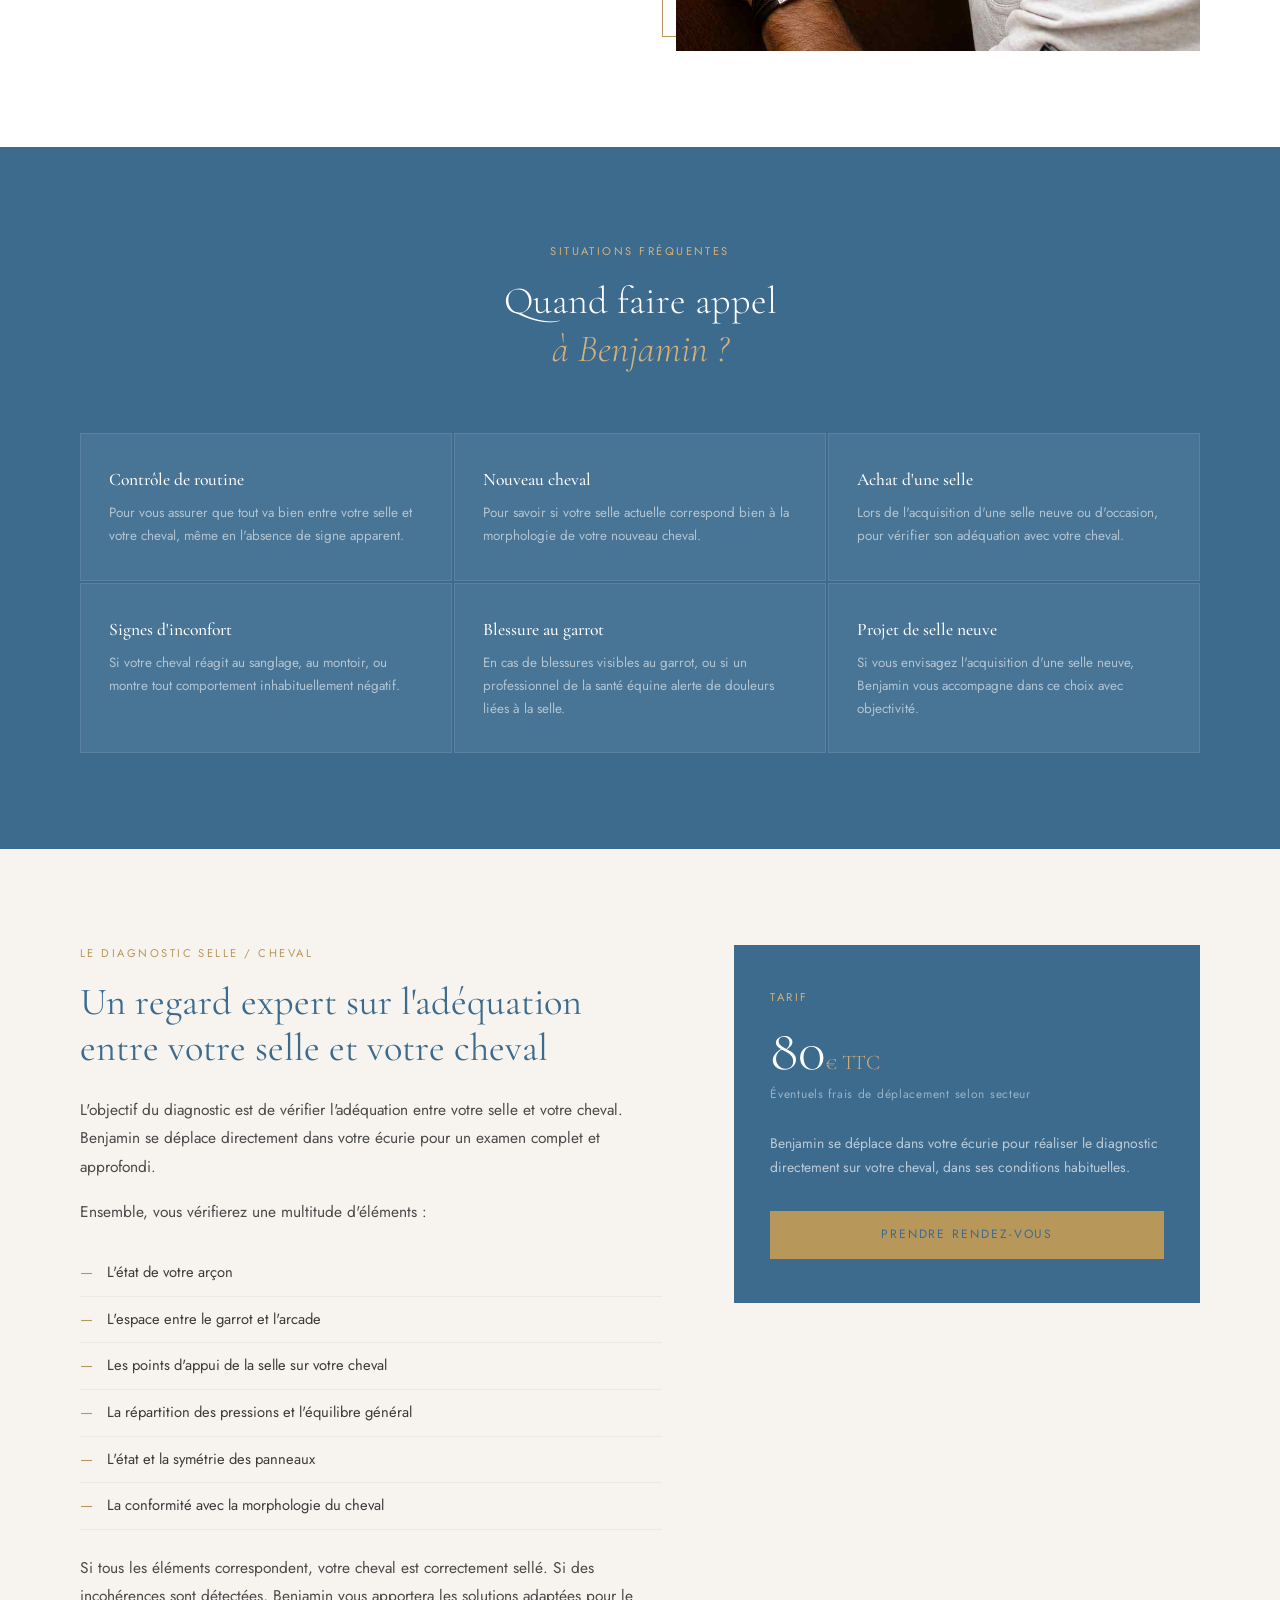
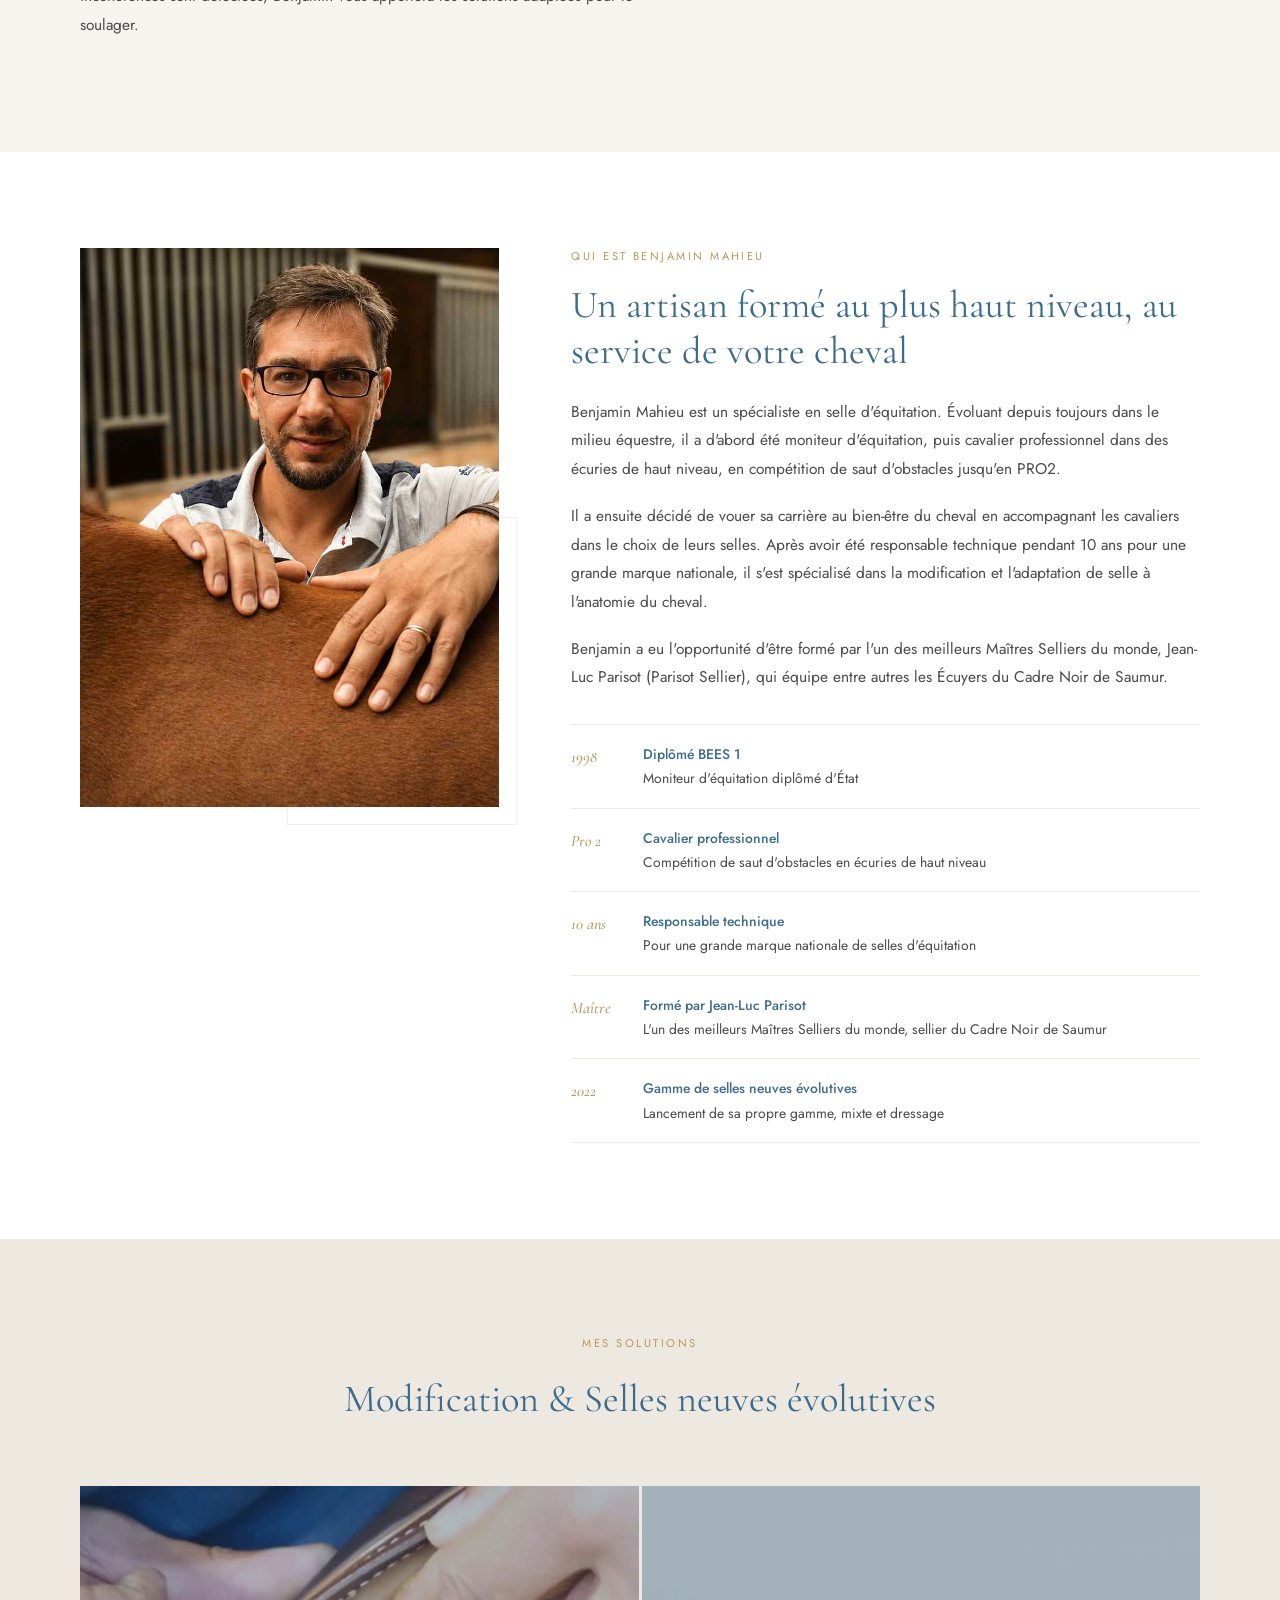
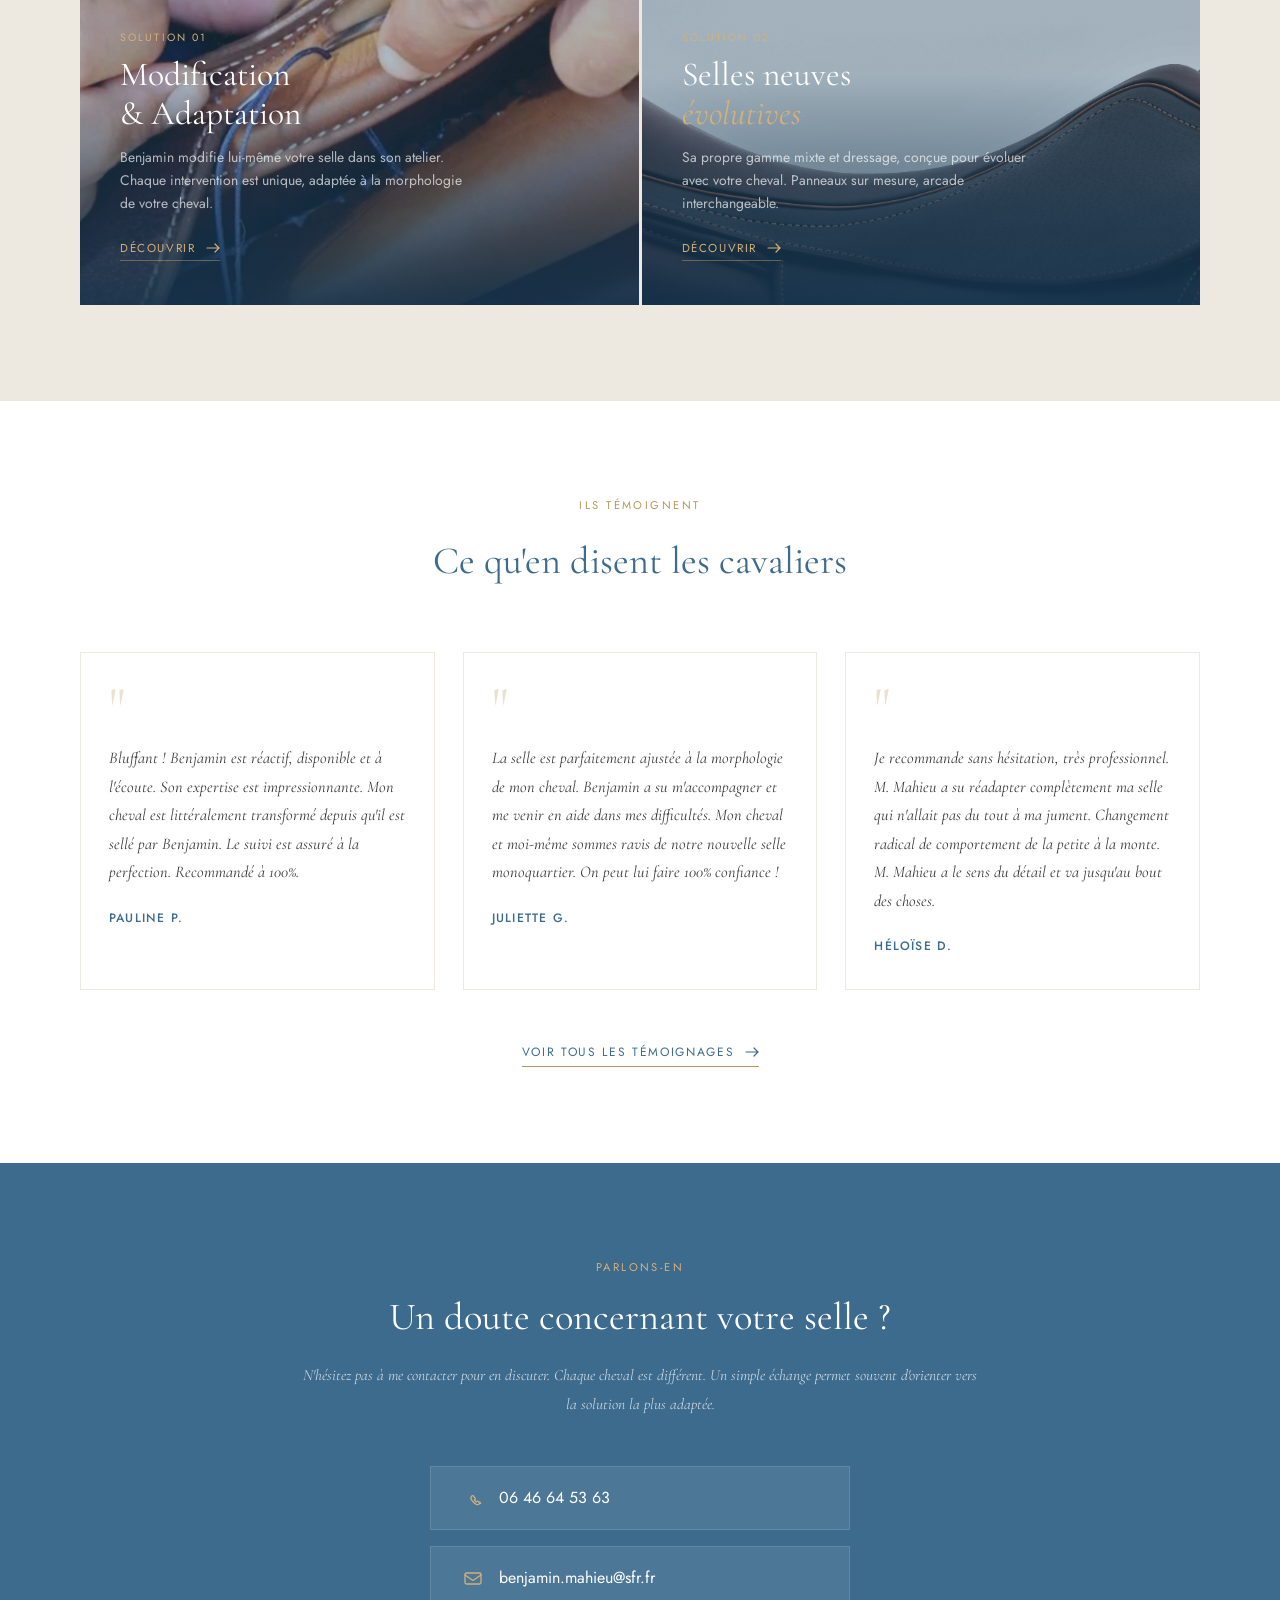
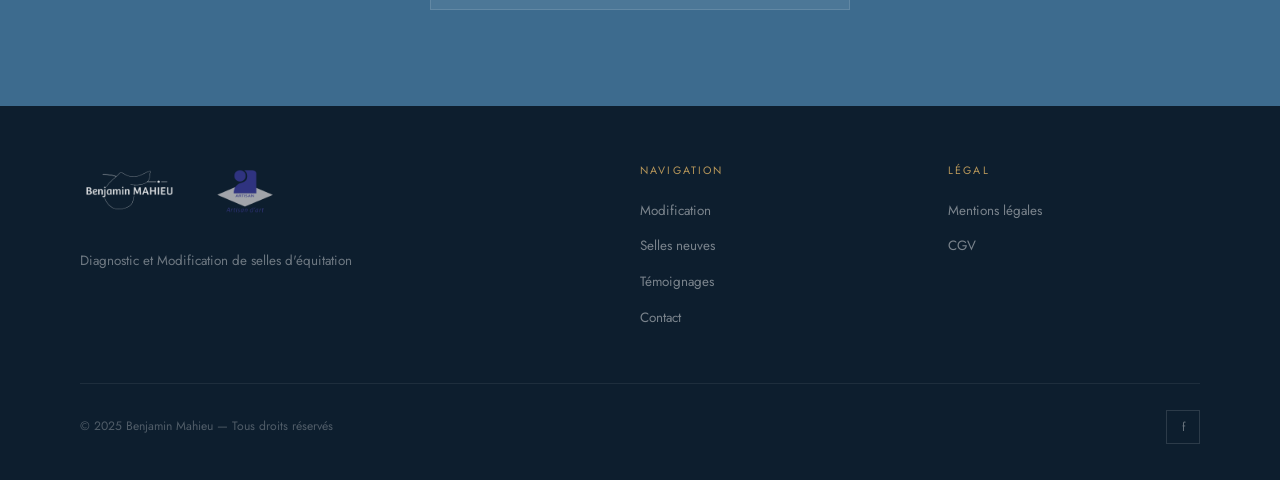
==== commit a4b2d05c: "Add "Sellier ergonome" to hero label Co-Authored-By: Claude Sonnet 5 <noreply@anthropic.com>" ====
--- a/MAHIEU/index.html
+++ b/MAHIEU/index.html
@@ -310,7 +310,7 @@
     <section class="hero">
       <div class="hero__image"></div>
       <div class="hero__content">
-        <span class="hero__label">Benjamin MAHIEU — Artisan d'art</span>
+        <span class="hero__label">Benjamin MAHIEU Sellier ergonome — Artisan d'art</span>
         <h1 class="hero__titre">
           Diagnostic &amp; adaptation<br><em>Selles neuves sur mesure</em>
         </h1>
